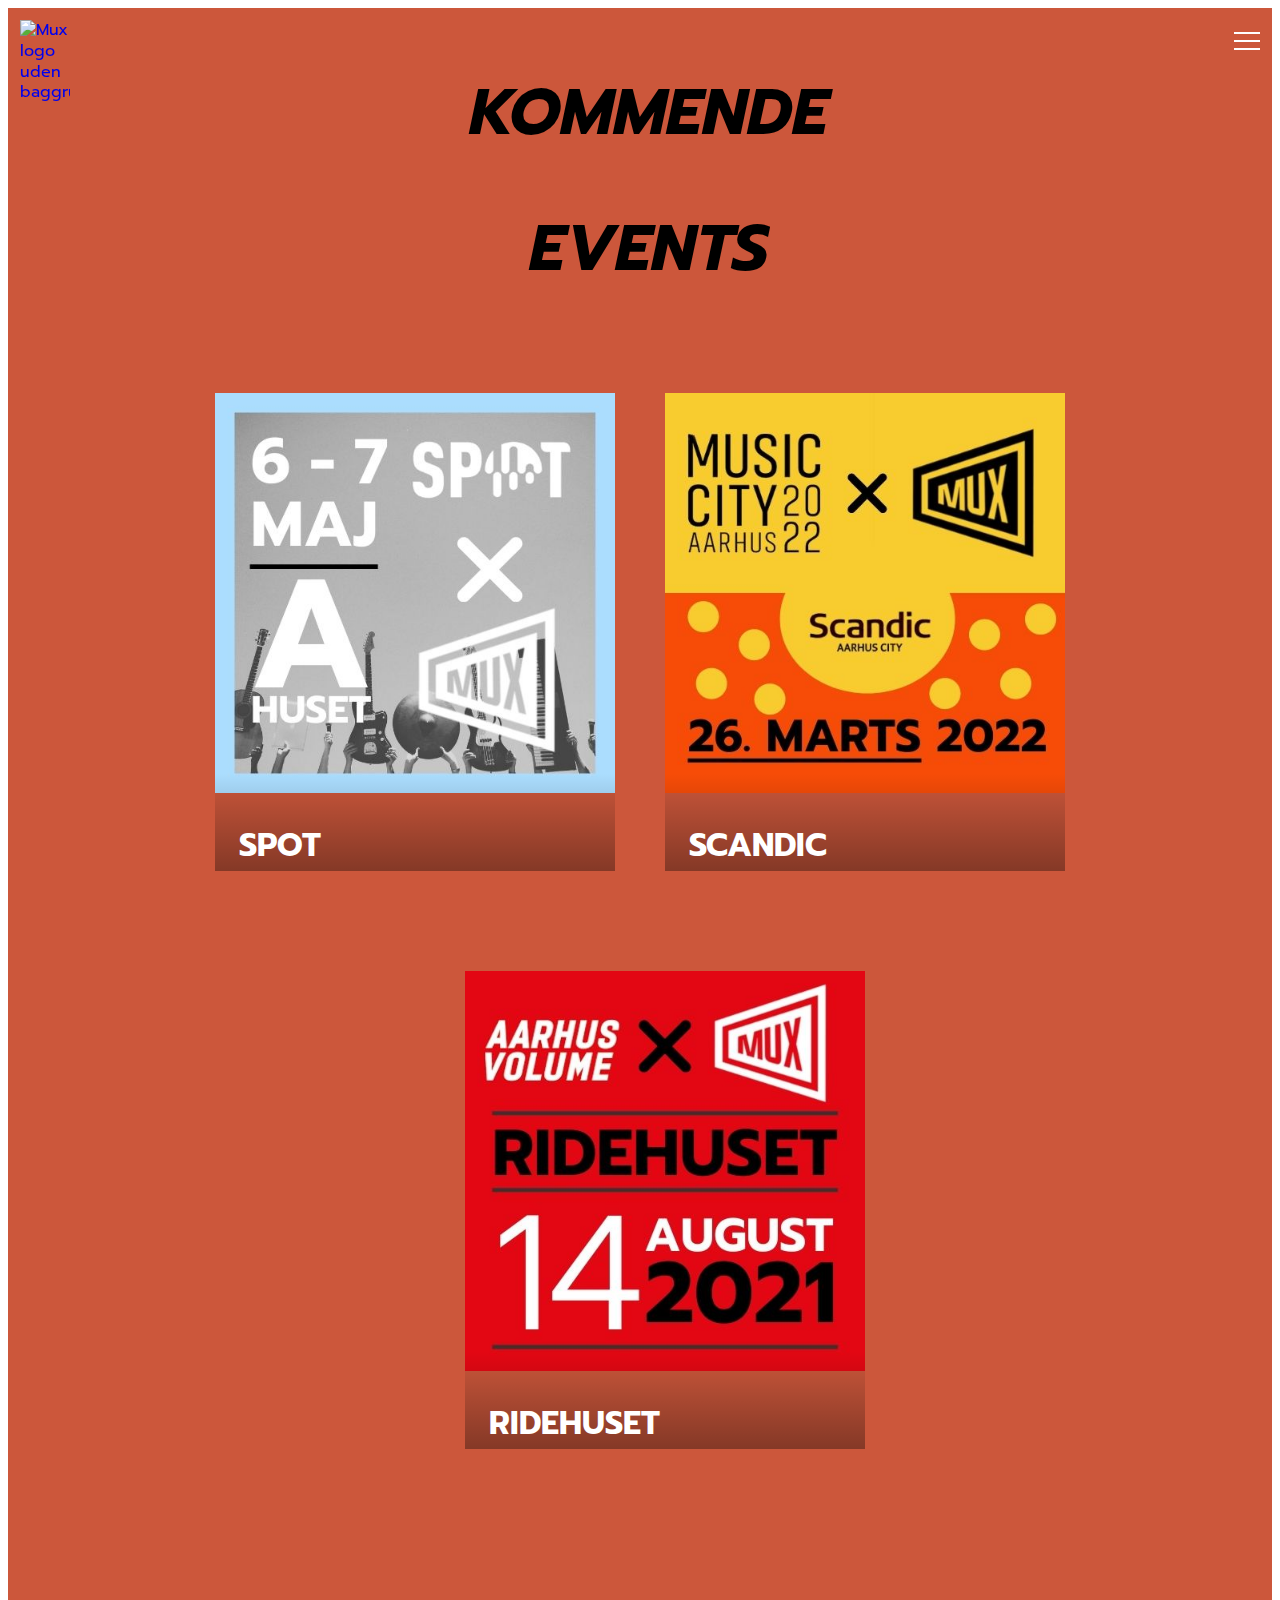
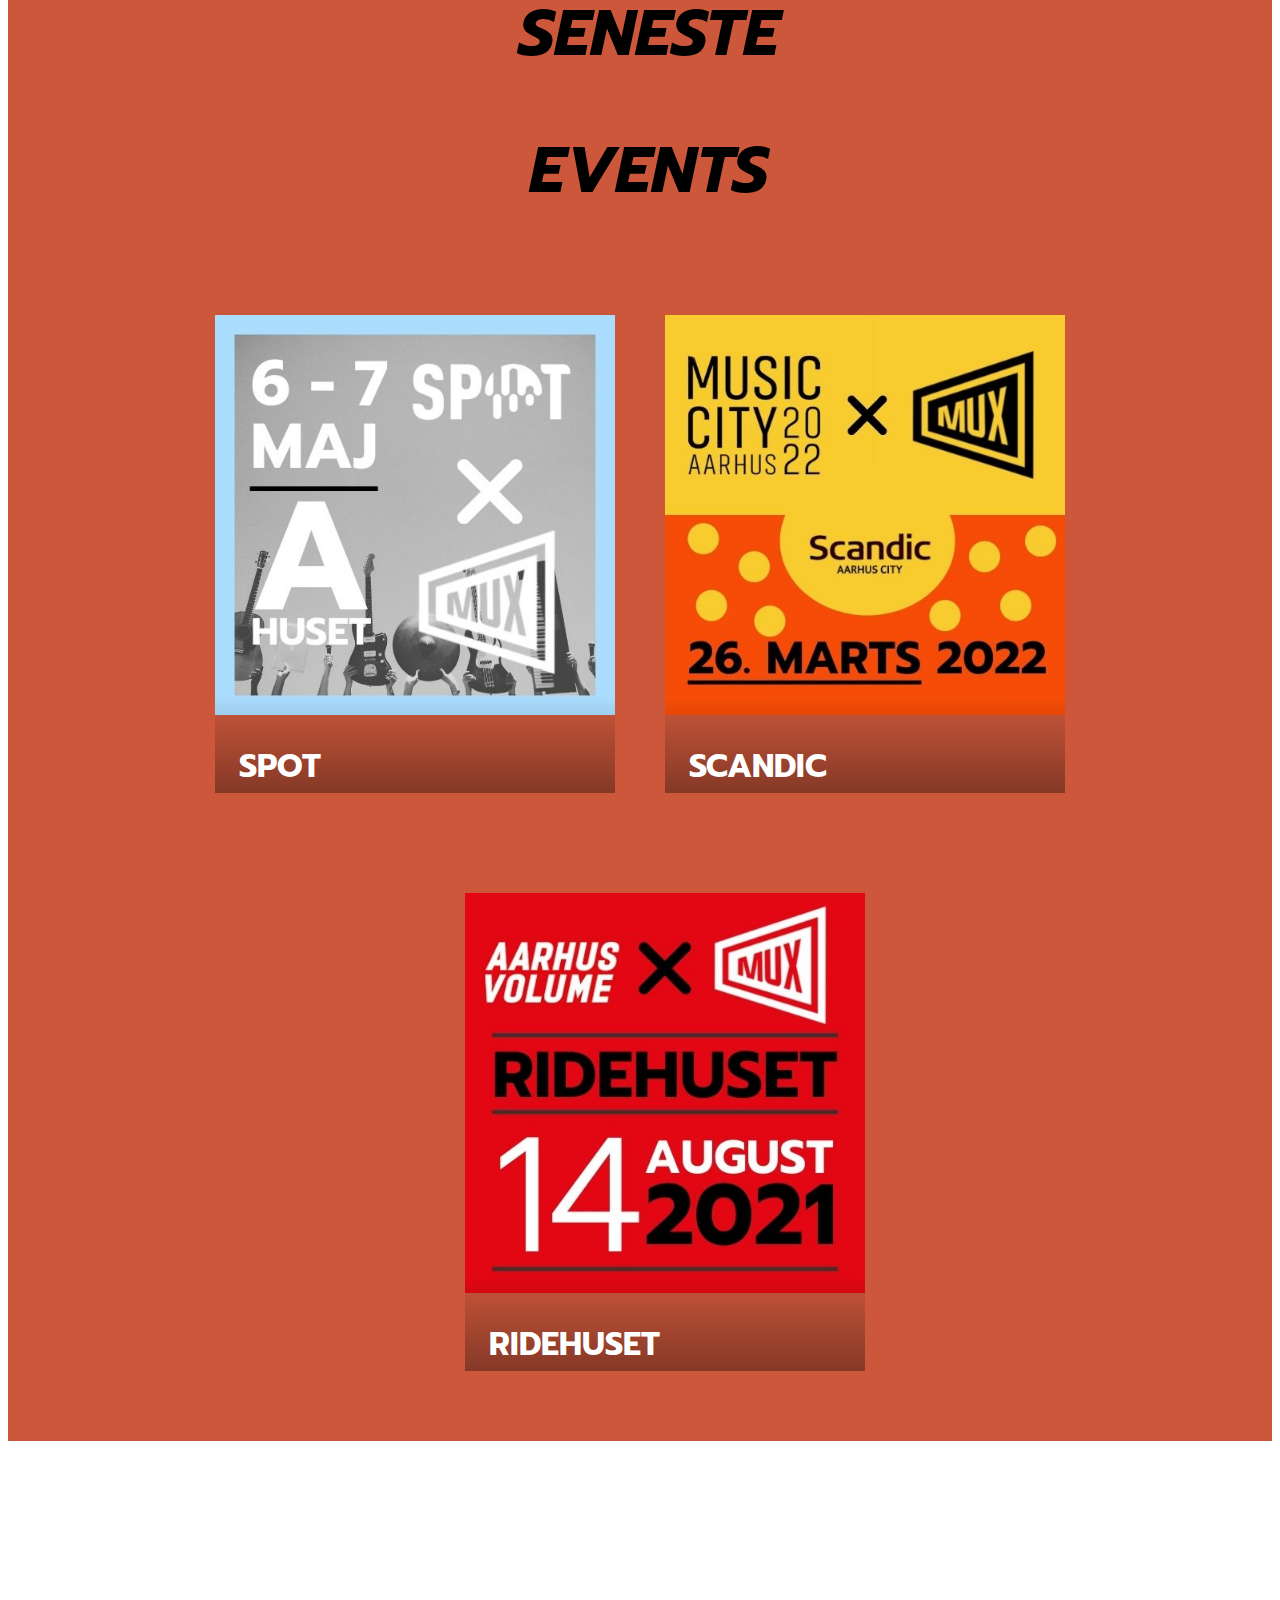
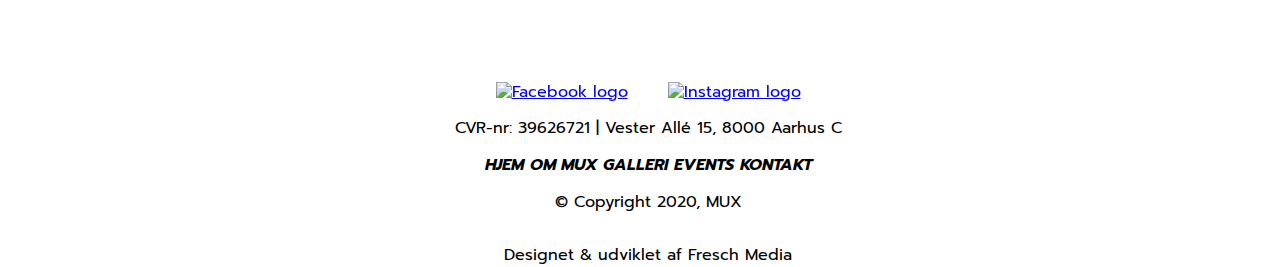
==== events.html @ 17d7f338 "Final commit" ====
<!DOCTYPE html>
<html lang="en">

<head>
  <meta charset="UTF-8" />
  <meta http-equiv="X-UA-Compatible" content="IE=edge" />
  <meta name="viewport" content="width=device-width, initial-scale=1.0" />
  <meta name="description" content="Vi genopfinder din koncertoplevelse og giver dig en oplevelse for livet!">
  <link rel="stylesheet" href="CSS/reset.css" />
  <link rel="stylesheet" href="CSS/events.css" />
  <link rel="preconnect" href="https://fonts.googleapis.com" />
  <link rel="preconnect" href="https://fonts.gstatic.com" crossorigin />
  <link
    href="https://fonts.googleapis.com/css2?family=Prompt:ital,wght@0,100;0,200;0,300;0,400;0,500;0,600;0,700;0,800;0,900;1,100;1,200;1,300;1,400;1,500;1,600;1,800;1,900&family=Roboto:ital,wght@0,100;0,300;0,400;0,500;0,700;0,900;1,100;1,300;1,400;1,500;1,700;1,900&display=swap"
    rel="stylesheet" />
  <link rel="icon" href="Media/Images/Mux-tabicon.png">
  <link rel="apple-touch-icon" href="Media/Images/Mux-tabicon.png">
  
  <title>MUX | Events</title>
</head>

<body>
  <header>
    <a href="index.html">
      <img id="mux-logo" src="Media/Images/Mux-logo-alpha.png" alt="Mux logo uden baggrund" />
    </a>
    <nav>
      <!-- Begyndelse på burger menu -->
      <div class="hamburger-menu">
        <input id="menu-toggle" type="checkbox" />
        <label class="menu-btn" for="menu-toggle">
          <span class="span"></span>
        </label>
        <div class="grey-box"></div>

        <div class="menu-box">
          <ul>
            <li><a class="menu-item" href="index.html">HJEM</a></li>
            <li><a class="menu-item" href="ommux.html">OM MUX</a></li>
            <li><a class="menu-item" href="galleri.html">GALLERI</a></li>
            <li><a class="menu-item" href="events.html">EVENTS</a></li>
            <li><a class="menu-item" href="kontaktos.html">KONTAKT OS</a></li>
          </ul>

          <div class="some-container">
            <a href="https://www.facebook.com/MUX8000/"><img class="some-img" src="Media/Images/f_logo_RGB-Black_58.png" alt="Facebook logo"/></a>
            <a href="https://www.instagram.com/mux8000/"><img class="some-img" src="Media/Images/glyph-logo_May2016.png" alt="Instagram logo"/></a>
          </div>

        </div>
      </div>
    </nav>
  </header>
  <!-- Kommende Events sektion -->
  <main class="event-sektion">
  <h1 class="event-titel-event">Kommende</h1>
    <h2 class="event-titel">Events</h2>
    <div class="event-container">
      <!-- Card one -->
      <div class="card-container">
        <div class="event-card">
          <h2 class="card-title">SPOT</h2>
          <p class="event-card-body">06/05/2022</p>
          <button class="card-btn" type="button" onclick="document.location='kunstruktion.html'">Køb billet</button>
        </div>
      </div>
      <!-- Card two -->
      <div class="card-container">
        <div class="event-card">
          <h2 class="card-title">Scandic</h2>
          <p class="event-card-body">26/03/2022</p>
          <button class="card-btn" type="button" onclick="document.location='kunstruktion.html'">Køb billet</button>
        </div>
      </div>
      <!-- Card Three -->
      <div class="card-container">
        <div class="event-card">
          <h2 class="card-title">Ridehuset</h2>
          <p class="event-card-body">14/08/2022</p>
          <button class="card-btn" type="button" onclick="document.location='kunstruktion.html'">Køb billet</button>
        </div>
      </div>

    </div>
  </main>

  <!-- seneste events sektion -->
  <section class="event-sektion-seneste">
    <h2 class="event-titel">Seneste</h2>
    <h2 class="event-titel-event">Events</h2>

    <!-- Card one -->
    <div class="event-container">
      <div class="card-container">
        <div class="event-card">
          <h2 class="card-title">SPOT</h2>
          <p class="event-card-body">06/05/2022</p>
          <button class="card-btn" type="button" onclick="document.location='konstruktion.html'">Se Event</button>
        </div>
      </div>
      
      <!-- Card two -->
      <div class="card-container">
        <div class="event-card">
          <h2 class="card-title">Scandic</h2>
          <p class="event-card-body">26/03/2022</p>
          <button class="card-btn" type="button" onclick="document.location='konstruktion.html'">Se Event</button>
        </div>
      </div>
      
      <!-- Card Three -->
      <div class="card-container">
        <div class="event-card">
          <h2 class="card-title">Ridehuset</h2>
          <p class="event-card-body">14/08/2022</p>
          <button class="card-btn" type="button" onclick="document.location='konstruktion.html'">Se Event</button>
        </div>
      </div>
    </div>
  </section>

  <!--Begyndelse på footer-->
  <footer class="footer">
    <!-- Logo animation -->
    <a href="index.html"><video class="footer-img" src="Media/Videos/thisoneforreal.mp4" playsinline autoplay loop muted></video></a>

    <div class="some-container">
      <a href="https://www.facebook.com/MUX8000/"><img style="filter: invert(0); margin-right: 40px;" class="some-img" src="Media/Images/f_logo_RGB-Black_58.png" alt="Facebook logo"/></a>

      <a href="https://www.instagram.com/mux8000/"><img style="filter: invert(0);" class="some-img" src="Media/Images/glyph-logo_May2016.png" alt="Instagram logo"/></a>
    </div>

    <p>CVR-nr: 39626721 | Vester Allé 15, 8000 Aarhus C</p>

    <!-- Footer Navigation -->
    <div class="footer-nav">
      <a href="index.html">Hjem</a>
      <a href="ommux.html">Om Mux</a>
      <a href="galleri.html">Galleri</a>
      <a href="events.html">Events</a>
      <a href="kontaktos.html">Kontakt</a>
    </div>

    <p>© Copyright 2020, MUX</p>

    <!-- Designet af pop-up begyndelse -->
    <p class="designet-af-class">Designet & udviklet af Fresch Media</p>
    <div class="card gem-popup">
      <div class="text">

        <div class="title">
          <h4>Designet & udviklet af: <a href="www.freschmedia.dk">Fresch Media</a></h4>
        </div>
        
        <div class="info">

          <div>
            Udviklet af:<br>
            <a href="https://www.linkedin.com/in/mathias-quist-michaelsen-329590125">Mathias Quist Michaelsen</a>
            <p>Mail: mathiasqm@gmail.com</p>
            <br>
            <a href="http://maltekrog.dk">Malte Krog </a>
            <p>Mail: malte.krog@gmail.com</p>
          </div>

          <div>
            Design & Content af: <br />
            <a href="http://mikkeljansen.dk">Mikkel Werner Jansen</a>
            <p>Mail: mikkeljansen@yahoo.dk</p>
            <br>
            <a href="https://www.linkedin.com/in/frederik-schmidt-1a3748179">Frederik Schmidt</a>
            <p>Mail: Frederikschmidt19@gmail.com</p>
          </div>
        </div>
      </div>

      <div class="buttons">
        <div class="button-primary">Okay</div>
      </div>
      
    </div>
  </footer>
  <script src="JS/events.js"></script>
</body>
</html>
---- CSS/events.css ----
*,
body,
html {
  font-size: 1rem;
  font-family: 'Prompt', 'Roboto';
  line-height: 1.3;
}

body {
  overflow-x: hidden;
}

header {
  width: 100vw;
  overflow: hidden;
}

#mux-logo {
  position: fixed;
  width: 50px;
  height: auto;
  top: 20px;
  left: 20px;
  z-index: 2000;
}

/* Burger menu */
#menu-toggle {
  opacity: 0;
  display: none;
}

/* Burger menu icon til kryds animation */
#menu-toggle:checked+.menu-btn>span {
  transform: rotate(45deg);
}

#menu-toggle:checked+.menu-btn>span::before {
  top: 0;
  transform: rotate(0deg);
}

/* Burder menu icon tilbage til 3 streger*/
#menu-toggle:checked+.menu-btn>span::after {
  top: 0;
  transform: rotate(90deg);
}

#menu-toggle:checked~.menu-box {
  right: 0;
  opacity: 1;
}

.menu-btn {
  position: fixed;
  top: 30px;
  right: 20px;
  width: 26px;
  height: 26px;
  cursor: pointer;
  z-index: 101;
  color: #fff;
}

/* Burger menu streger */

.menu-btn>span,
.menu-btn>span::before,
.menu-btn>span::after {
  display: block;
  position: absolute;
  top: 10px;
  width: 100%;
  height: 2px;
  background-color: #ffffff;
  transition-duration: .25s;
}

.menu-btn>span.span.black::before {
  background-color: #000;
}

.menu-btn>span.span.black::after {
  background-color: #000;
}

.menu-btn>span::before {
  content: '';
  top: -8px;
}

.menu-btn>span::after {
  content: '';
  top: 8px;
}

/* Bruger menu baggrund */
.menu-box {
  opacity: 0;
  display: block;
  position: fixed;
  top: 0%;
  right: -100%;
  width: 100%;
  height: 100%;
  margin: 0;
  padding: 40px 0;
  list-style: none;
  background-image: linear-gradient(to right, #b613a0, #d41a02);
  box-shadow: 2px 2px 6px rgba(0, 0, 0, .4);
  transition-duration: .25s;
  z-index: 100;
}

/* Burger menu items */
.menu-item {
  display: flex;
  justify-content: center;
  text-align: center;
  text-transform: uppercase;
  padding: 12px 24px;
  color: #fff;
  font-size: 3rem;
  font-weight: 600;
  text-decoration: none;
  transition-duration: .25s;
}

.menu-item:hover {
  background-color: rgb(221, 83, 48);
}

.grey-box {
  position: fixed;
  left: 0%;
  top: 0%;
  right: 0%;
  bottom: 0%;
  display: none;
  overflow: visible;
  background-color: #262626;
  opacity: 0.35;
  z-index: 100;
}

.some-container {
  margin: 5% 15% 0;
  display: flex;
  justify-content: space-evenly;
}

.some-img {
  width: 45px;
  height: 45px;
  filter: invert(100%);
}

.buergermenu-img-container {
  width: 100%;
  display: flex;
  justify-content: center;
}

/* Event cards */

.event-sektion {
  position: relative;
  padding: 20px 0;
  overflow-x: hidden;
  background-color: #cc573b;
}

.event-sektion-seneste {
  position: relative;
  padding: 20px 0;
  overflow-x: hidden;
  background-color: #cc573b;
}

.event-container {
  display: flex;
  flex-wrap: wrap;
  flex-direction: row;
  justify-content: center;
}

.event-titel {
  width: 100vw;
  display: flex;
  position: relative;
  justify-content: center;
  right: 0px;
  font-style: italic;
  font-size: 3rem;
  text-transform: uppercase;
  position: relative;
  font-weight: bold;
}

.event-titel-event {
  width: 100vw;
  display: flex;
  position: relative;
  justify-content: center;
  left: 0px;
  font-style: italic;
  font-size: 3rem;
  text-transform: uppercase;
  position: relative;
  font-weight: bold;
}

.event-card {
  padding: 1.5em;
  background: linear-gradient(hsl(0 0% 0% / 0), hsl(0 0% 0% / 1));
}

.card-container {
  min-width: 400px;
  max-width: 400px;
  color: #fff;
  background-image: url(../Media/Images/SpotXMux.jpg);
  background-size: contain;
  background-repeat: no-repeat;
  padding: 12.5rem 0 0;
  overflow: hidden;
  margin: 50px 0;
}

.card-container:nth-child(2) {
  background-image: url(../Media/Images/ScandicXMux.jpg);
}

.card-container:nth-child(3) {
  background-image: url(../Media/Images/RidehusetXMux.jpg);
}

.card-btn {
  position: relative;
  left: 25%;
  color: #fff;
  background: #0a0a0a;
  font-weight: 700;
  text-align: center;
  text-decoration: none;
  border: 0;
  outline: 0;
  font-size: 1.1rem;
  padding: 12px 35px;
  margin: 20px 0 10px 0;
  height: 50px;
  width: 200px;
  transform: skew(-21deg);
}

.card-btn:hover {
  color: #0a0a0a;
  background: #fff;
  border: 3px solid #0a0a0a;
  outline: 1px solid #0a0a0a;
}

.card-title {
  font-size: 2rem;
  text-transform: uppercase;
  font-weight: bold;
}

.event-card-body {
  font-size: 1.5rem;
  text-transform: uppercase;
}

/* Footer styiling */

.footer {
  width: 100vw;
  display: flex;
  flex-direction: column;
  align-items: center;
  height: 300px;
  padding-top: 20px;
  background-color: #fff;
}

.footer-img {
  width: 100%;
  max-width: 150px;
}

.footer-nav a {
  text-decoration: none;
  color: #000;
  font-weight: bold;
  text-transform: uppercase;
  font-style: italic;
}

.footer-nav a:hover {
  cursor: pointer;
  text-decoration: underline;
  color: #b613a0;
}

.designet-af-class:hover {
  color: #b613a0;
  text-decoration: underline;
}

.card {
  background-color: #eef0f6;
  align-items: center;
  background-color: #fff;
  border-radius: 20px;
  box-shadow: 0 0.4px 3.6px rgba(0, 0, 0, 0.004),
    0 1px 8.5px rgba(0, 0, 0, 0.01), 0 1.9px 15.7px rgba(0, 0, 0, 0.019),
    0 3.4px 28.2px rgba(0, 0, 0, 0.03), 0 6.3px 54.4px rgba(0, 0, 0, 0.047),
    0 15px 137px rgba(0, 0, 0, 0.07);
  display: flex;
  flex-direction: column;
  position: absolute;
  width: 100%;
  height: 280px;
  z-index: 300;
  animation: gempopup 1000ms ease;
}

@keyframes gempopup {
  0% {
    opacity: 0;
  }

  100% {
    opacity: 1;
  }
}

/* Styling af elementer inde i kortet */
.info>div>a {
  color: #0060f6;
  text-decoration: none;
}

.gem-popup {
  display: none;
}

.top {
  background-color: #eee;
  border-radius: 20px;
  margin: 16px 0;
  width: 260px;
}

.text {
  box-sizing: border-box;
  padding: 0 10px 10px;
  width: 100%;
}

.title {
  justify-content: center;
  text-transform: uppercase;
  align-items: center;
  display: flex;
  font-size: 20px;
  font-weight: bold;
  margin: 10px;
  position: relative;
  font-family: 'Prompt';
}

.info {
  color: #262626;
  display: flex;
  justify-content: space-around;
  font-size: 11px;
}

.buttons {
  display: flex;
  margin-top: 8px;
  width: 100%;
  justify-content: center;
}

.button-primary {
  align-items: center;
  border-radius: 10px;
  cursor: pointer;
  display: flex;
  height: 50px;
  justify-content: center;
  margin: 10px;
  width: 50%;
}

.button-primary {
  background-color: #0060f6;
  color: #fff;
}

.button-primary:hover {
  background-color: #024bbf;
}

.designet-af-class:hover {
  cursor: pointer;
}

/* Media queries begynder */
@media only screen and (min-width: 400px) {
  .event-card {
    background: linear-gradient(hsl(0 0% 0% / 0), hsl(0 0% 0% / 1));
  }

  .info {
    font-size: 13px;
  }
}

@media only screen and (min-width: 800px) {
  .menu-box {
    width: 60%;
  }

  .card-container:nth-child(2) {
    margin-left: 50px;
  }

  #menu-toggle:checked~.grey-box {
    display: block;
  }

  .card {
    width: 65%;
  }

  .info {
    font-size: 1rem;
  }
}

@media only screen and (min-width: 1200px) {

  .card-container:nth-child(3) {
    margin-left: 50px;
  }

  .card-container:nth-child(2) {
    margin-left: 50px;
  }

  .event-titel {
    font-size: 4rem;
  }

  .event-titel-event {
    font-size: 4rem;
  }

  .card {
    width: 55%;
  }

  .info {
    font-size: 1.1rem;
  }
}

/*Hvis device har hover aktiveret, skal disse styles bruges*/
@media (hover) {
  .card-container {
    transition: transform 500ms ease;
  }

  .event-card {
    transform: translateY(65%);
    transition: transform 500ms ease;
  }

  .card-container:hover {
    transform: scale(1.05);
  }

  .card-container:hover .event-card {
    transform: translateY(0);
  }
}
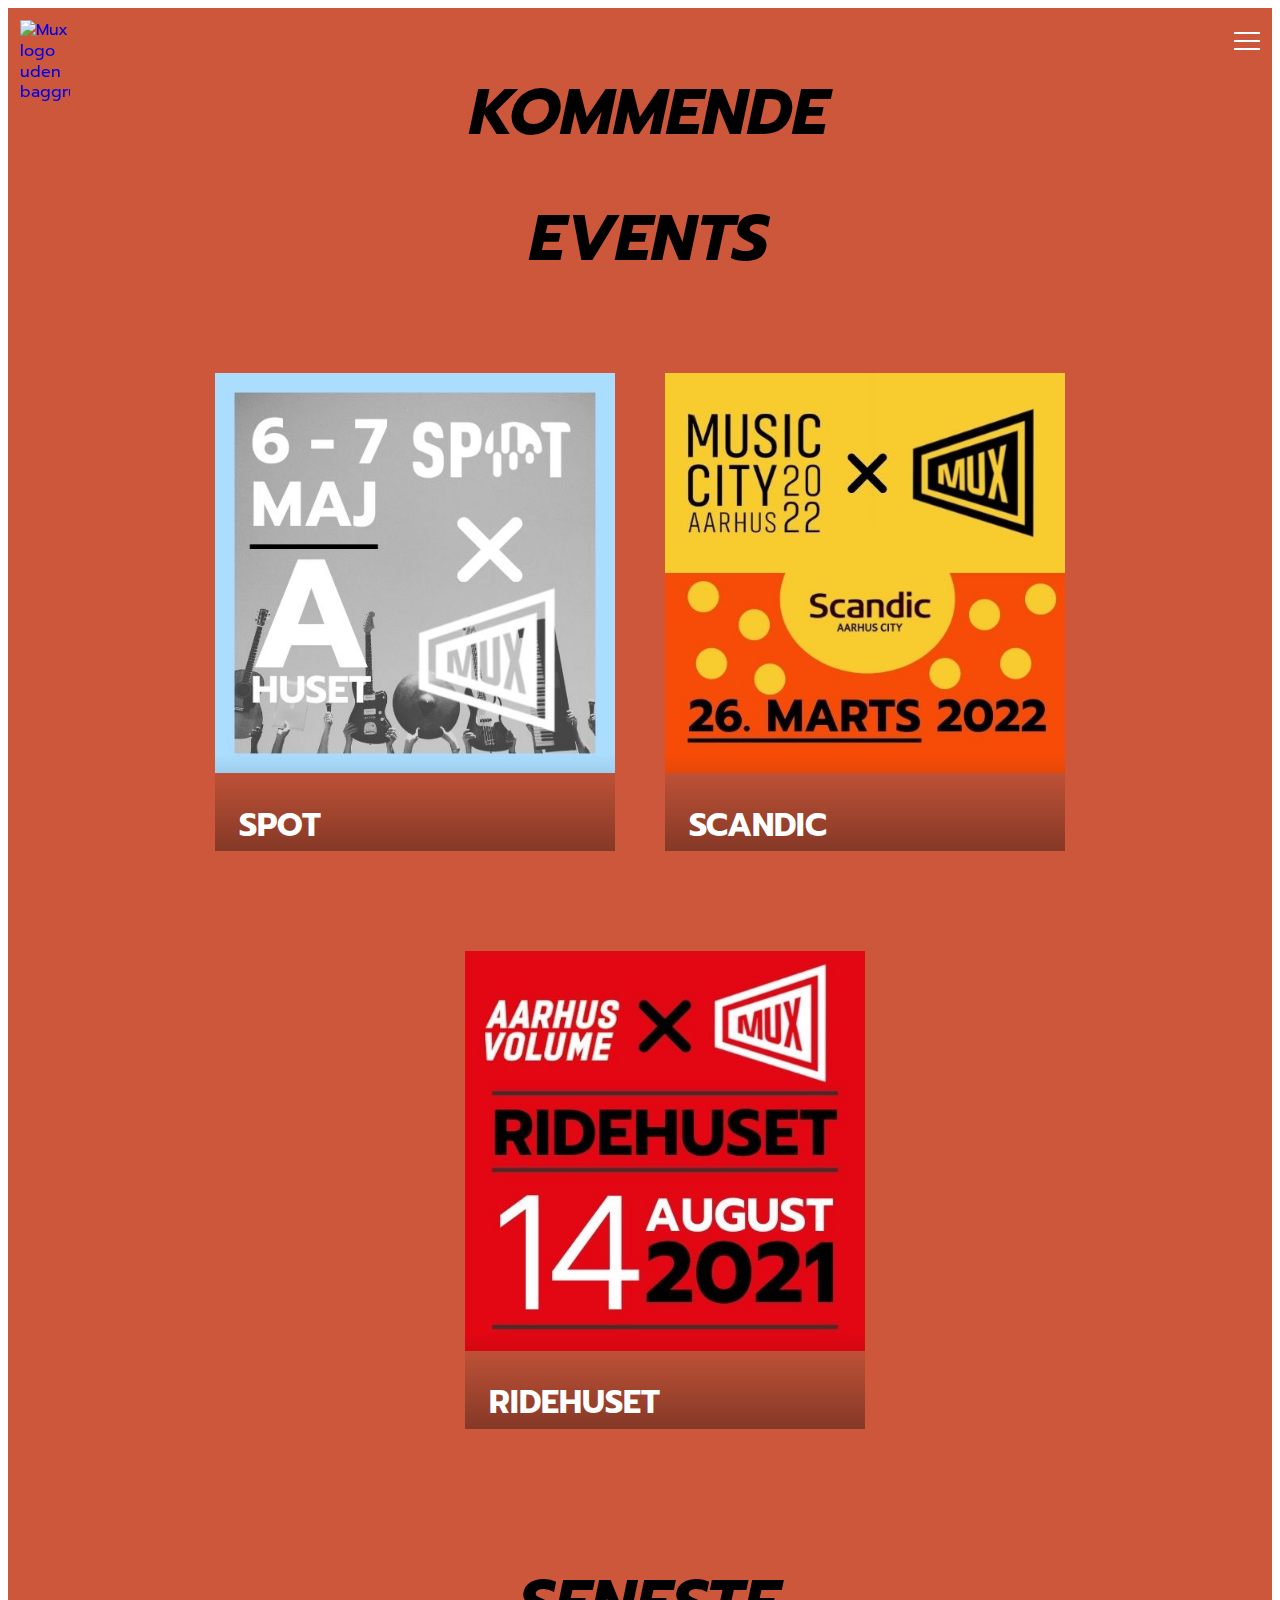
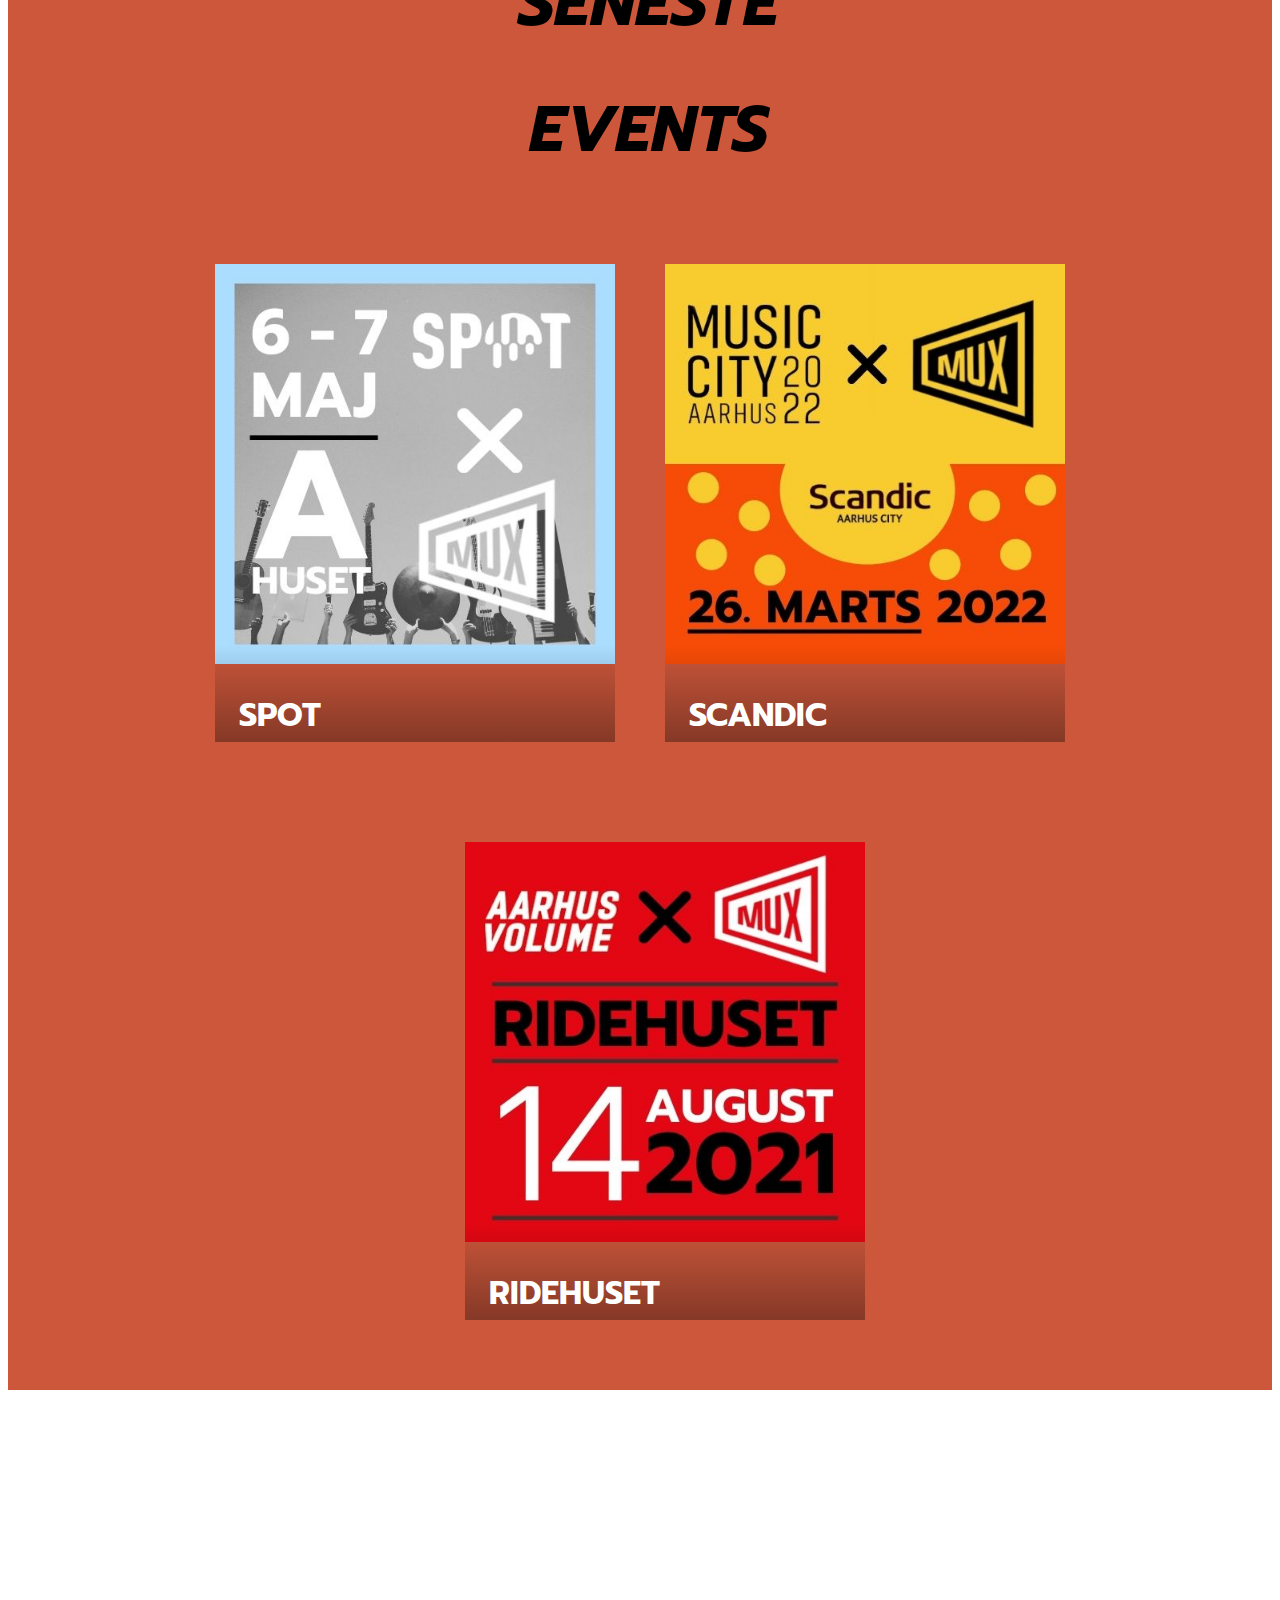
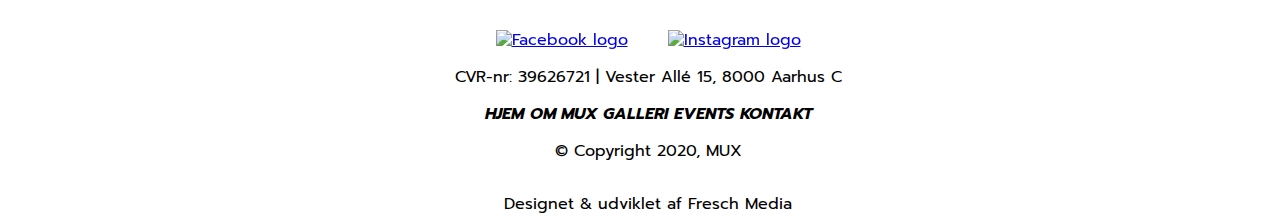
==== commit 21e11bab: "MUX rettelser" ====
--- a/events.html
+++ b/events.html
@@ -5,7 +5,6 @@
   <meta charset="UTF-8" />
   <meta http-equiv="X-UA-Compatible" content="IE=edge" />
   <meta name="viewport" content="width=device-width, initial-scale=1.0" />
-  <meta name="description" content="Vi genopfinder din koncertoplevelse og giver dig en oplevelse for livet!">
   <link rel="stylesheet" href="CSS/reset.css" />
   <link rel="stylesheet" href="CSS/events.css" />
   <link rel="preconnect" href="https://fonts.googleapis.com" />
@@ -14,8 +13,6 @@
     href="https://fonts.googleapis.com/css2?family=Prompt:ital,wght@0,100;0,200;0,300;0,400;0,500;0,600;0,700;0,800;0,900;1,100;1,200;1,300;1,400;1,500;1,600;1,800;1,900&family=Roboto:ital,wght@0,100;0,300;0,400;0,500;0,700;0,900;1,100;1,300;1,400;1,500;1,700;1,900&display=swap"
     rel="stylesheet" />
   <link rel="icon" href="Media/Images/Mux-tabicon.png">
-  <link rel="apple-touch-icon" href="Media/Images/Mux-tabicon.png">
-  
   <title>MUX | Events</title>
 </head>
 
@@ -43,8 +40,8 @@
           </ul>
 
           <div class="some-container">
-            <a href="https://www.facebook.com/MUX8000/"><img class="some-img" src="Media/Images/f_logo_RGB-Black_58.png" alt="Facebook logo"/></a>
-            <a href="https://www.instagram.com/mux8000/"><img class="some-img" src="Media/Images/glyph-logo_May2016.png" alt="Instagram logo"/></a>
+            <a href="https://www.facebook.com/MUX8000/"><img class="some-img" src="media/Images/f_logo_RGB-Black_58.png" alt="Facebook logo"/></a>
+            <a href="https://www.instagram.com/mux8000/"><img class="some-img" src="media/Images/glyph-logo_May2016.png" alt="Instagram logo"/></a>
           </div>
 
         </div>
@@ -54,7 +51,7 @@
   <!-- Kommende Events sektion -->
   <main class="event-sektion">
   <h1 class="event-titel-event">Kommende</h1>
-    <h2 class="event-titel">Events</h2>
+  <h1 class="event-titel">Events</h1>
     <div class="event-container">
       <!-- Card one -->
       <div class="card-container">
@@ -86,8 +83,8 @@
 
   <!-- seneste events sektion -->
   <section class="event-sektion-seneste">
-    <h2 class="event-titel">Seneste</h2>
-    <h2 class="event-titel-event">Events</h2>
+    <h1 class="event-titel">Seneste</h1>
+    <h1 class="event-titel-event">Events</h1>
 
     <!-- Card one -->
     <div class="event-container">
@@ -122,12 +119,12 @@
   <!--Begyndelse på footer-->
   <footer class="footer">
     <!-- Logo animation -->
-    <a href="index.html"><video class="footer-img" src="Media/Videos/thisoneforreal.mp4" playsinline autoplay loop muted></video></a>
+    <a href="index.html"><video class="footer-img" src="Media/Videos/thisoneforreal.mp4" autoplay loop muted></video></a>
 
     <div class="some-container">
-      <a href="https://www.facebook.com/MUX8000/"><img style="filter: invert(0); margin-right: 40px;" class="some-img" src="Media/Images/f_logo_RGB-Black_58.png" alt="Facebook logo"/></a>
+      <a href="https://www.facebook.com/MUX8000/"><img style="filter: invert(0); margin-right: 40px;" class="some-img" src="media/Images/f_logo_RGB-Black_58.png" alt="Facebook logo"/></a>
 
-      <a href="https://www.instagram.com/mux8000/"><img style="filter: invert(0);" class="some-img" src="Media/Images/glyph-logo_May2016.png" alt="Instagram logo"/></a>
+      <a href="https://www.instagram.com/mux8000/"><img style="filter: invert(0);" class="some-img" src="media/Images/glyph-logo_May2016.png" alt="Instagram logo"/></a>
     </div>
 
     <p>CVR-nr: 39626721 | Vester Allé 15, 8000 Aarhus C</p>
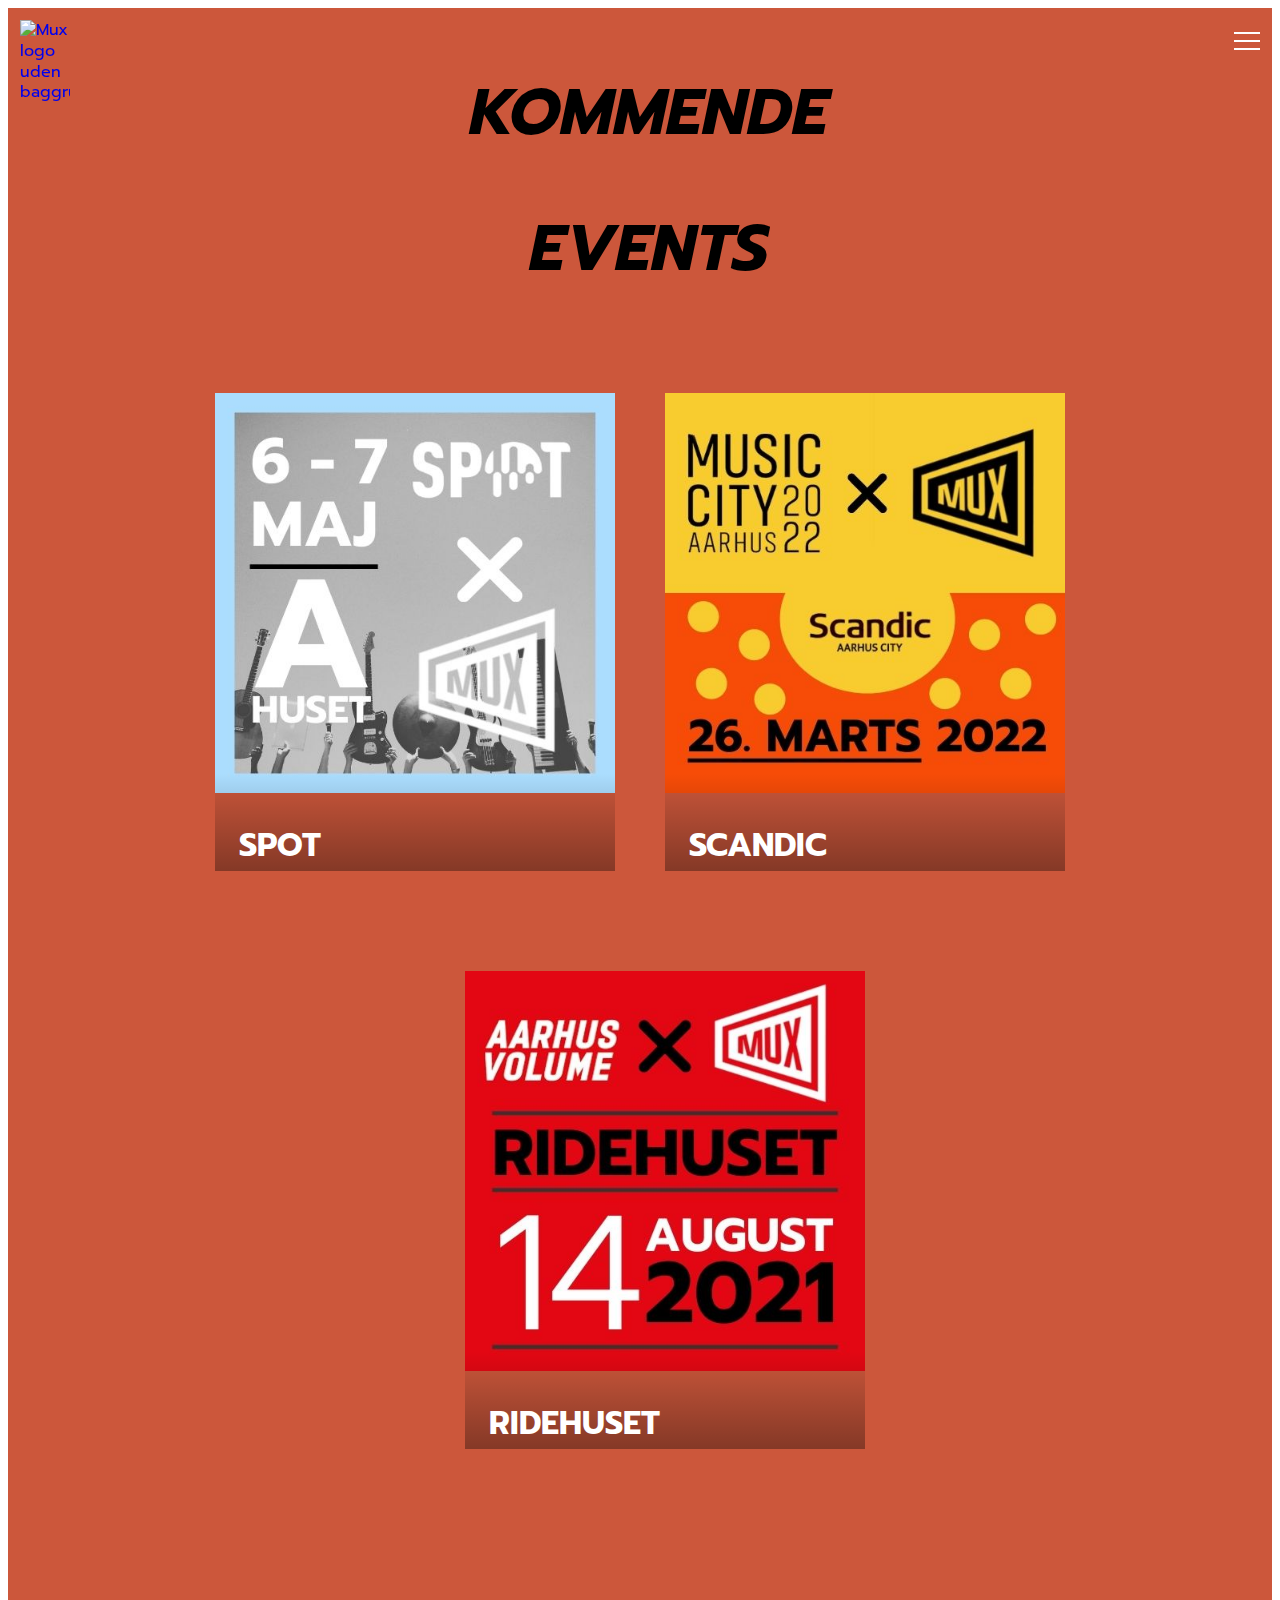
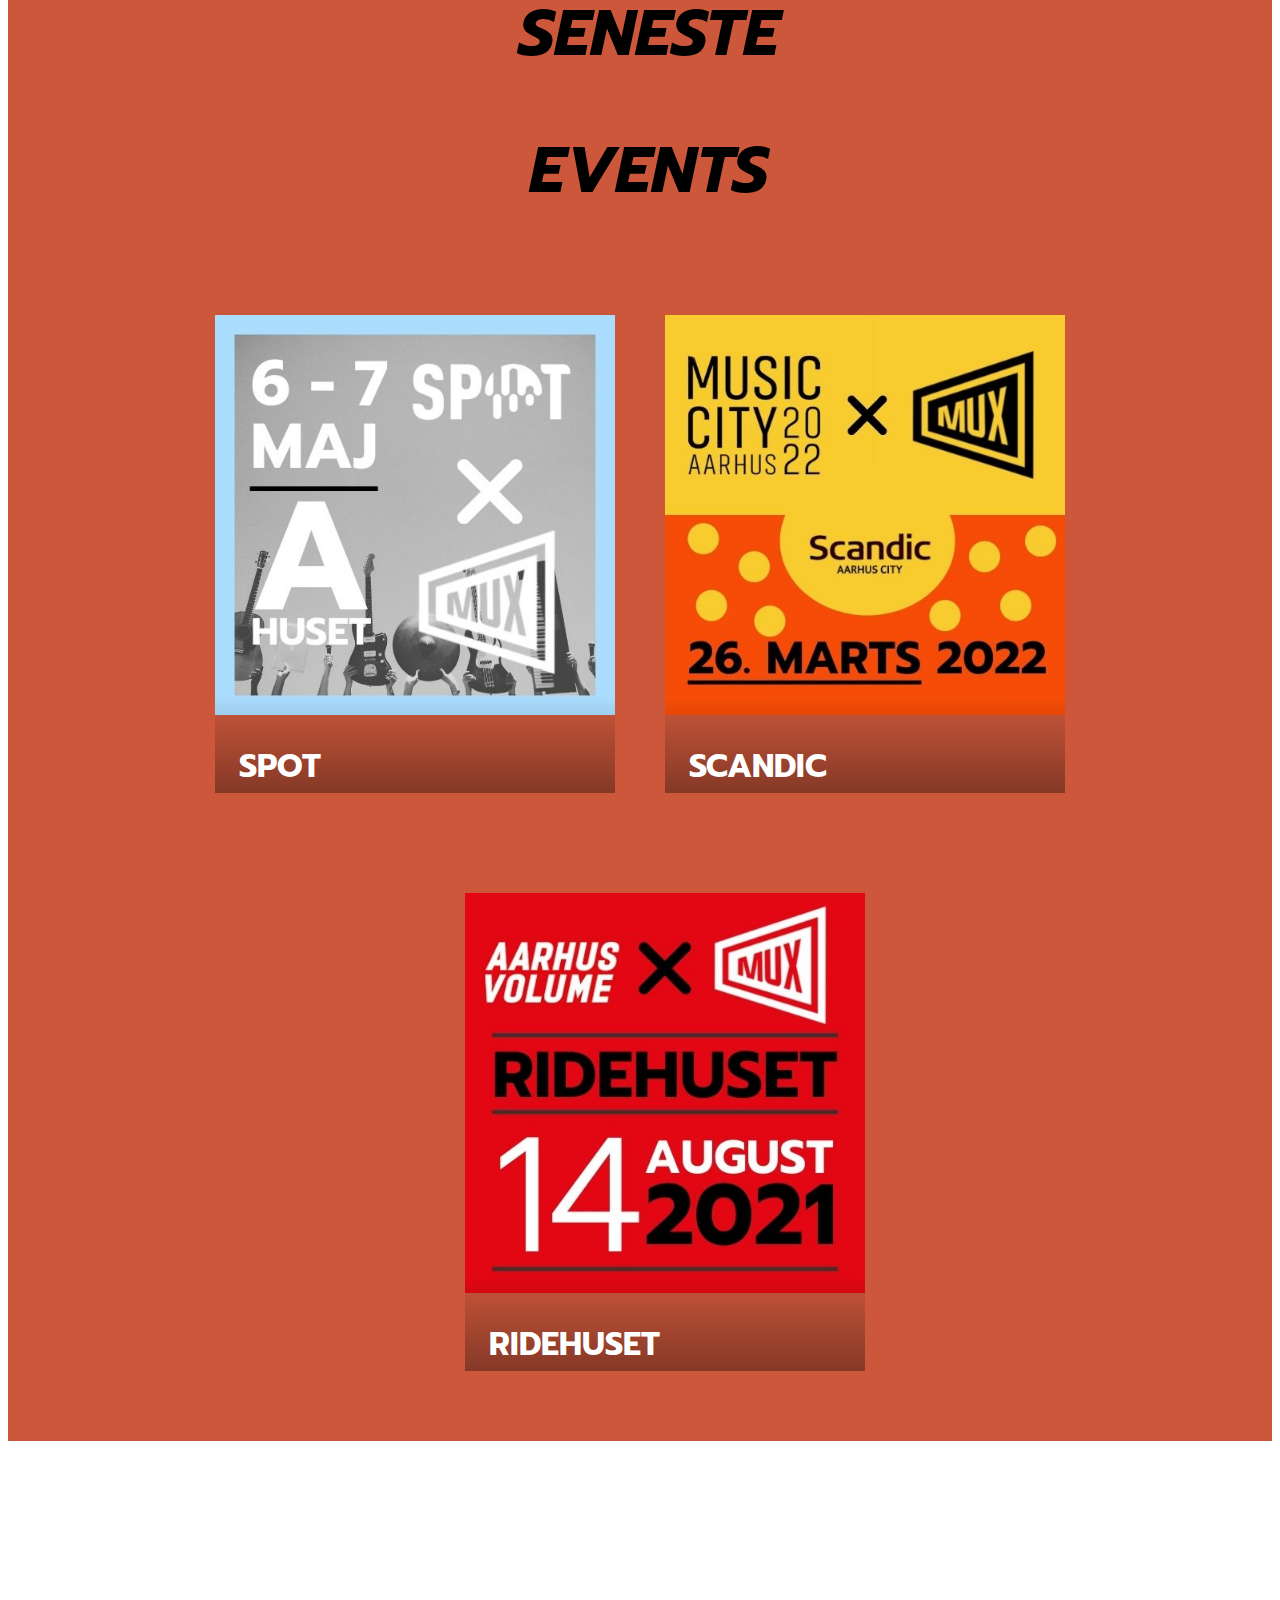
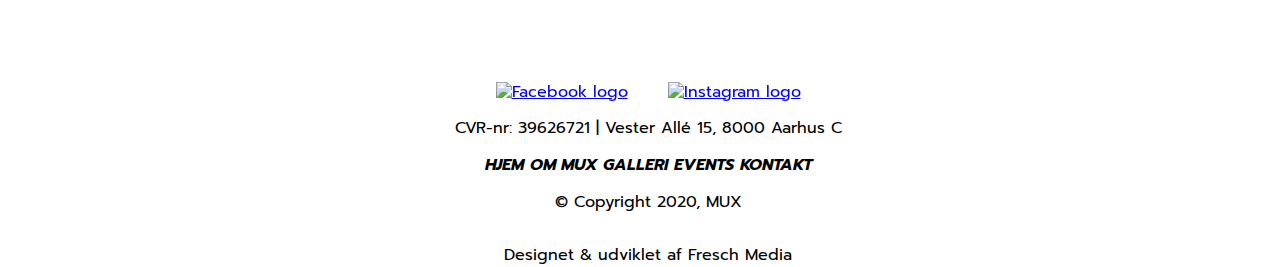
==== commit 251ee30c: "Merge branch 'main' of https://github.com/MathiasQM/MUX" ====
--- a/events.html
+++ b/events.html
@@ -5,6 +5,7 @@
   <meta charset="UTF-8" />
   <meta http-equiv="X-UA-Compatible" content="IE=edge" />
   <meta name="viewport" content="width=device-width, initial-scale=1.0" />
+  <meta name="description" content="Vi genopfinder din koncertoplevelse og giver dig en oplevelse for livet!">
   <link rel="stylesheet" href="CSS/reset.css" />
   <link rel="stylesheet" href="CSS/events.css" />
   <link rel="preconnect" href="https://fonts.googleapis.com" />
@@ -13,6 +14,8 @@
     href="https://fonts.googleapis.com/css2?family=Prompt:ital,wght@0,100;0,200;0,300;0,400;0,500;0,600;0,700;0,800;0,900;1,100;1,200;1,300;1,400;1,500;1,600;1,800;1,900&family=Roboto:ital,wght@0,100;0,300;0,400;0,500;0,700;0,900;1,100;1,300;1,400;1,500;1,700;1,900&display=swap"
     rel="stylesheet" />
   <link rel="icon" href="Media/Images/Mux-tabicon.png">
+  <link rel="apple-touch-icon" href="Media/Images/Mux-tabicon.png">
+  
   <title>MUX | Events</title>
 </head>
 
@@ -40,8 +43,8 @@
           </ul>
 
           <div class="some-container">
-            <a href="https://www.facebook.com/MUX8000/"><img class="some-img" src="media/Images/f_logo_RGB-Black_58.png" alt="Facebook logo"/></a>
-            <a href="https://www.instagram.com/mux8000/"><img class="some-img" src="media/Images/glyph-logo_May2016.png" alt="Instagram logo"/></a>
+            <a href="https://www.facebook.com/MUX8000/"><img class="some-img" src="Media/Images/f_logo_RGB-Black_58.png" alt="Facebook logo"/></a>
+            <a href="https://www.instagram.com/mux8000/"><img class="some-img" src="Media/Images/glyph-logo_May2016.png" alt="Instagram logo"/></a>
           </div>
 
         </div>
@@ -51,7 +54,7 @@
   <!-- Kommende Events sektion -->
   <main class="event-sektion">
   <h1 class="event-titel-event">Kommende</h1>
-  <h1 class="event-titel">Events</h1>
+    <h2 class="event-titel">Events</h2>
     <div class="event-container">
       <!-- Card one -->
       <div class="card-container">
@@ -83,8 +86,8 @@
 
   <!-- seneste events sektion -->
   <section class="event-sektion-seneste">
-    <h1 class="event-titel">Seneste</h1>
-    <h1 class="event-titel-event">Events</h1>
+    <h2 class="event-titel">Seneste</h2>
+    <h2 class="event-titel-event">Events</h2>
 
     <!-- Card one -->
     <div class="event-container">
@@ -119,12 +122,12 @@
   <!--Begyndelse på footer-->
   <footer class="footer">
     <!-- Logo animation -->
-    <a href="index.html"><video class="footer-img" src="Media/Videos/thisoneforreal.mp4" autoplay loop muted></video></a>
+    <a href="index.html"><video class="footer-img" src="Media/Videos/thisoneforreal.mp4" playsinline autoplay loop muted></video></a>
 
     <div class="some-container">
-      <a href="https://www.facebook.com/MUX8000/"><img style="filter: invert(0); margin-right: 40px;" class="some-img" src="media/Images/f_logo_RGB-Black_58.png" alt="Facebook logo"/></a>
+      <a href="https://www.facebook.com/MUX8000/"><img style="filter: invert(0); margin-right: 40px;" class="some-img" src="Media/Images/f_logo_RGB-Black_58.png" alt="Facebook logo"/></a>
 
-      <a href="https://www.instagram.com/mux8000/"><img style="filter: invert(0);" class="some-img" src="media/Images/glyph-logo_May2016.png" alt="Instagram logo"/></a>
+      <a href="https://www.instagram.com/mux8000/"><img style="filter: invert(0);" class="some-img" src="Media/Images/glyph-logo_May2016.png" alt="Instagram logo"/></a>
     </div>
 
     <p>CVR-nr: 39626721 | Vester Allé 15, 8000 Aarhus C</p>
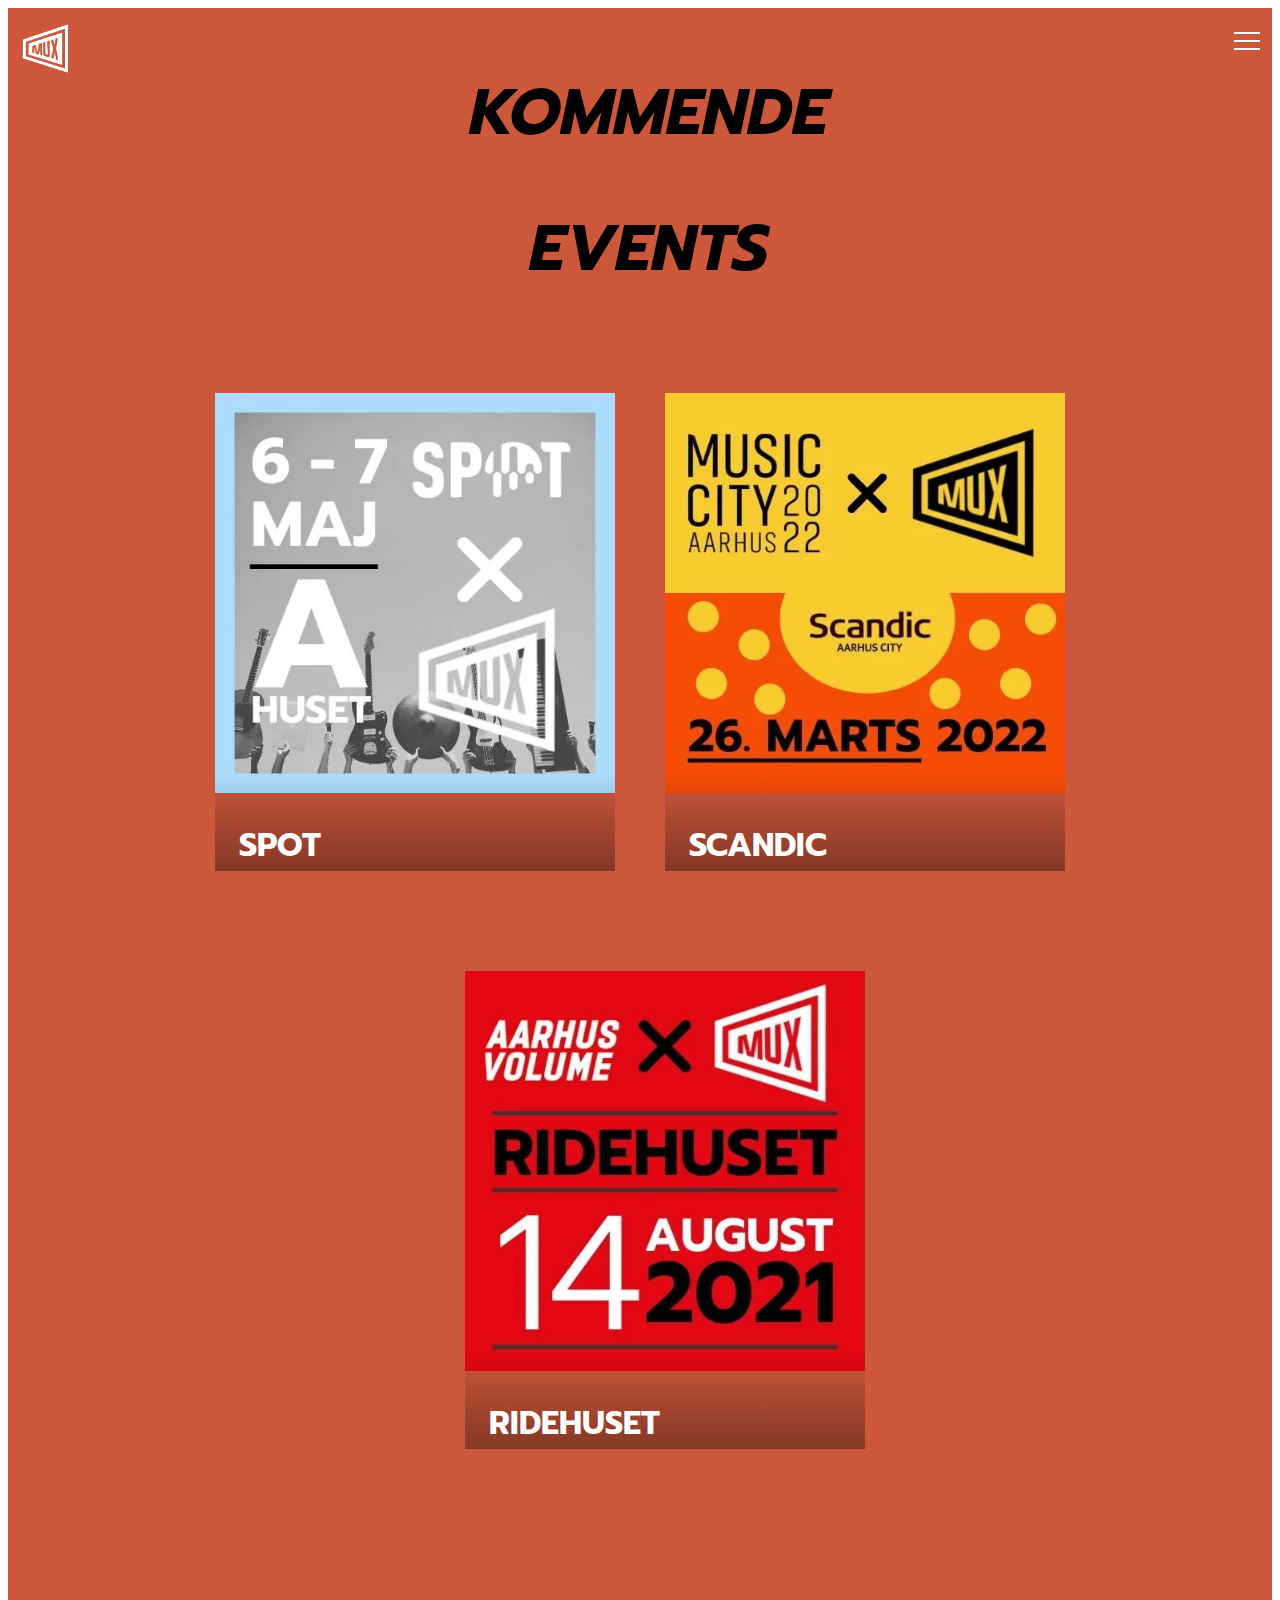
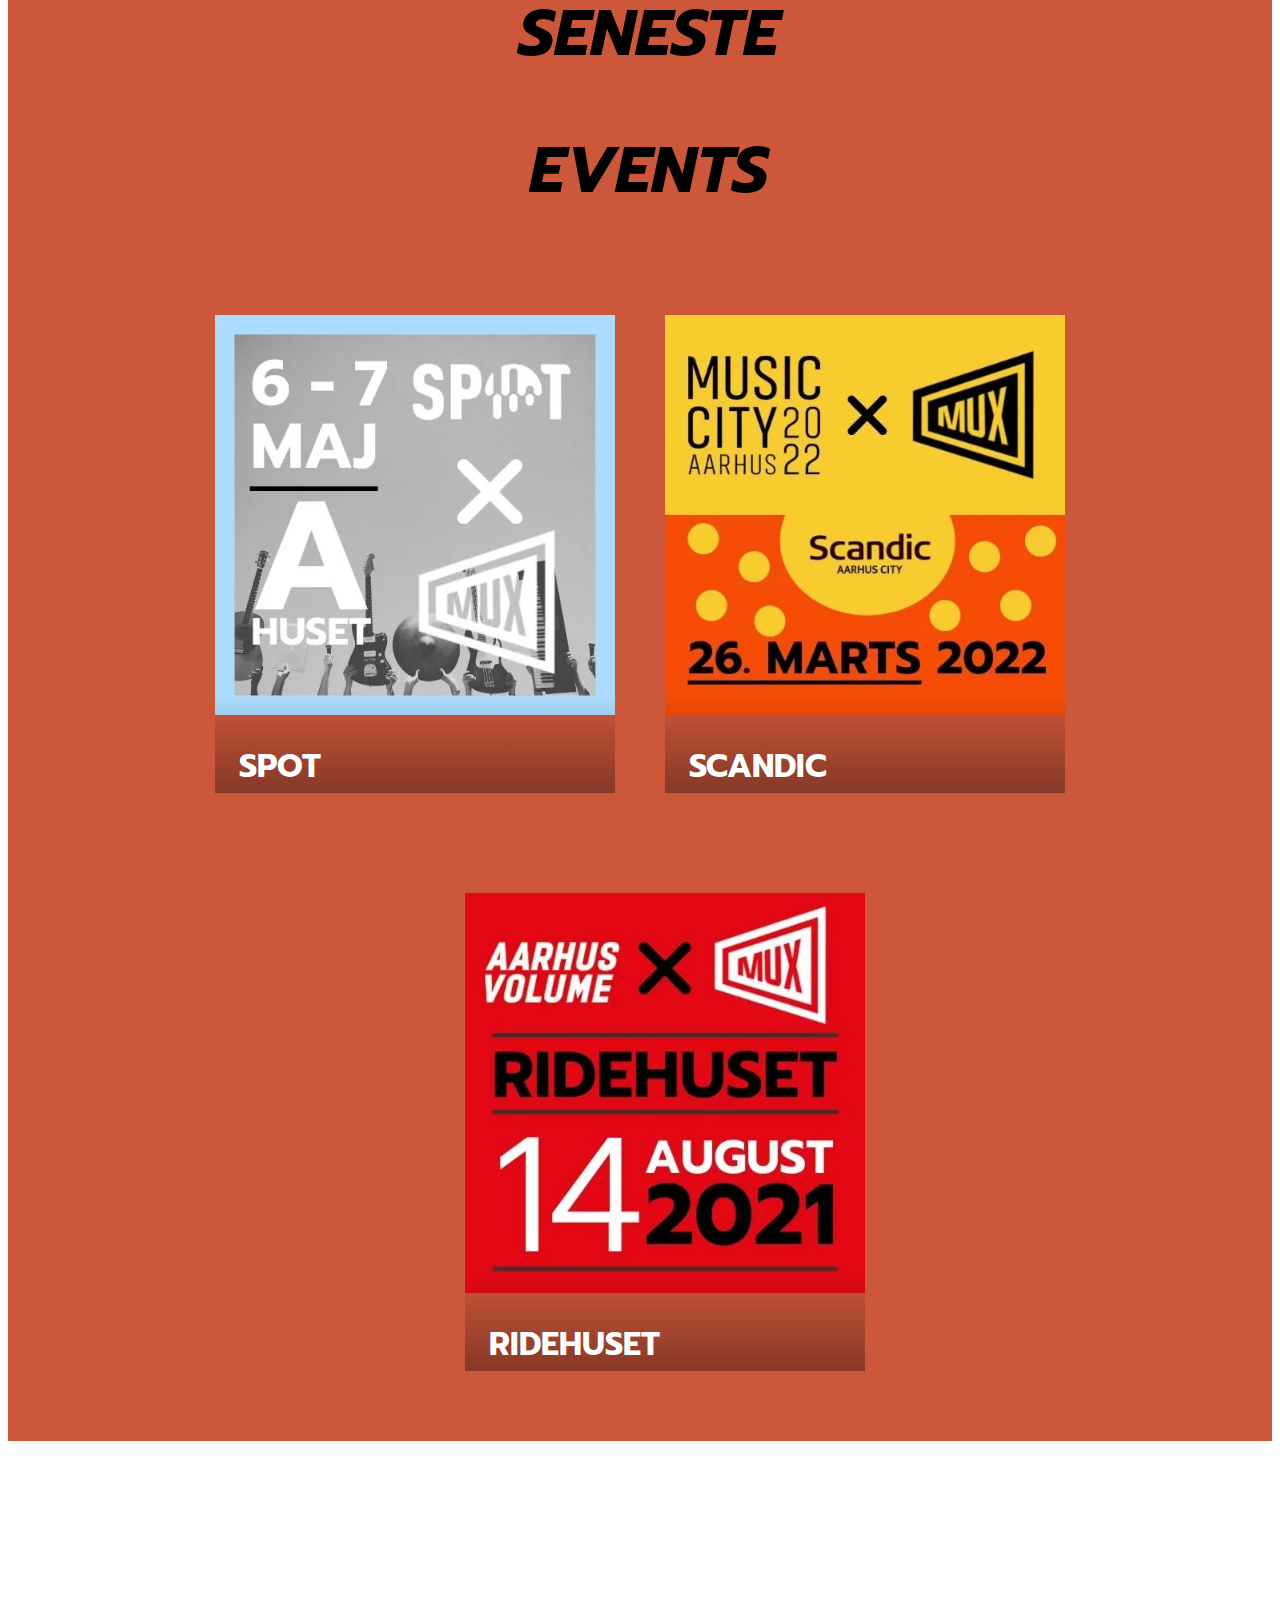
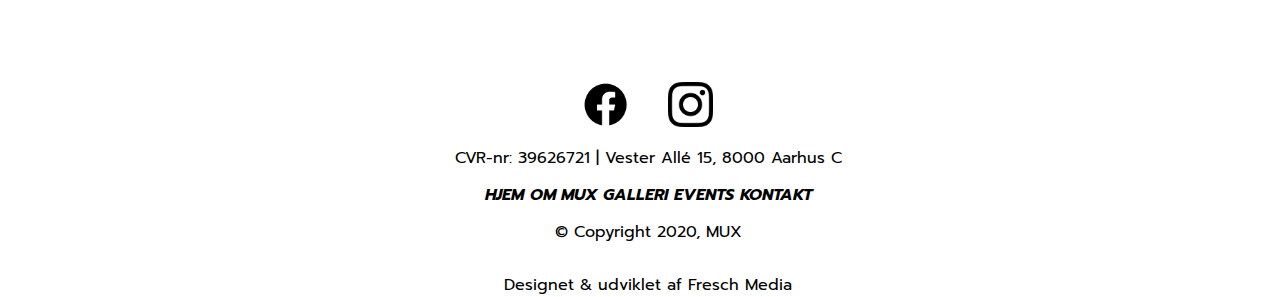
==== commit 0805ecbd: "Webp" ====
--- a/events.html
+++ b/events.html
@@ -13,8 +13,8 @@
   <link
     href="https://fonts.googleapis.com/css2?family=Prompt:ital,wght@0,100;0,200;0,300;0,400;0,500;0,600;0,700;0,800;0,900;1,100;1,200;1,300;1,400;1,500;1,600;1,800;1,900&family=Roboto:ital,wght@0,100;0,300;0,400;0,500;0,700;0,900;1,100;1,300;1,400;1,500;1,700;1,900&display=swap"
     rel="stylesheet" />
-  <link rel="icon" href="Media/Images/Mux-tabicon.png">
-  <link rel="apple-touch-icon" href="Media/Images/Mux-tabicon.png">
+  <link rel="icon" href="Media/Images/Mux-tabicon.webp">
+  <link rel="apple-touch-icon" href="Media/Images/Mux-tabicon.webp">
   
   <title>MUX | Events</title>
 </head>
@@ -22,7 +22,7 @@
 <body>
   <header>
     <a href="index.html">
-      <img id="mux-logo" src="Media/Images/Mux-logo-alpha.png" alt="Mux logo uden baggrund" />
+      <img id="mux-logo" src="Media/Images/Mux-logo-alpha.webp" alt="Mux logo uden baggrund" />
     </a>
     <nav>
       <!-- Begyndelse på burger menu -->
@@ -43,8 +43,8 @@
           </ul>
 
           <div class="some-container">
-            <a href="https://www.facebook.com/MUX8000/"><img class="some-img" src="Media/Images/f_logo_RGB-Black_58.png" alt="Facebook logo"/></a>
-            <a href="https://www.instagram.com/mux8000/"><img class="some-img" src="Media/Images/glyph-logo_May2016.png" alt="Instagram logo"/></a>
+            <a href="https://www.facebook.com/MUX8000/"><img class="some-img" src="Media/Images/f_logo_RGB-Black_58.webp" alt="Facebook logo"/></a>
+            <a href="https://www.instagram.com/mux8000/"><img class="some-img" src="Media/Images/glyph-logo_May2016.webp" alt="Instagram logo"/></a>
           </div>
 
         </div>
@@ -125,9 +125,9 @@
     <a href="index.html"><video class="footer-img" src="Media/Videos/thisoneforreal.mp4" playsinline autoplay loop muted></video></a>
 
     <div class="some-container">
-      <a href="https://www.facebook.com/MUX8000/"><img style="filter: invert(0); margin-right: 40px;" class="some-img" src="Media/Images/f_logo_RGB-Black_58.png" alt="Facebook logo"/></a>
+      <a href="https://www.facebook.com/MUX8000/"><img style="filter: invert(0); margin-right: 40px;" class="some-img" src="Media/Images/f_logo_RGB-Black_58.webp" alt="Facebook logo"/></a>
 
-      <a href="https://www.instagram.com/mux8000/"><img style="filter: invert(0);" class="some-img" src="Media/Images/glyph-logo_May2016.png" alt="Instagram logo"/></a>
+      <a href="https://www.instagram.com/mux8000/"><img style="filter: invert(0);" class="some-img" src="Media/Images/glyph-logo_May2016.webp" alt="Instagram logo"/></a>
     </div>
 
     <p>CVR-nr: 39626721 | Vester Allé 15, 8000 Aarhus C</p>
@@ -149,7 +149,7 @@
       <div class="text">
 
         <div class="title">
-          <h4>Designet & udviklet af: <a href="www.freschmedia.dk">Fresch Media</a></h4>
+          <h4>Designet & udviklet af: <a href="www.nextlevelmedia.dk">Next Level Media</a></h4>
         </div>
         
         <div class="info">
--- a/CSS/events.css
+++ b/CSS/events.css
@@ -219,7 +219,7 @@
   min-width: 400px;
   max-width: 400px;
   color: #fff;
-  background-image: url(../Media/Images/SpotXMux.jpg);
+  background-image: url(../Media/Images/SpotXMux.webp);
   background-size: contain;
   background-repeat: no-repeat;
   padding: 12.5rem 0 0;
@@ -228,11 +228,11 @@
 }
 
 .card-container:nth-child(2) {
-  background-image: url(../Media/Images/ScandicXMux.jpg);
+  background-image: url(../Media/Images/ScandicXMux.webp);
 }
 
 .card-container:nth-child(3) {
-  background-image: url(../Media/Images/RidehusetXMux.jpg);
+  background-image: url(../Media/Images/RidehusetXMux.webp);
 }
 
 .card-btn {
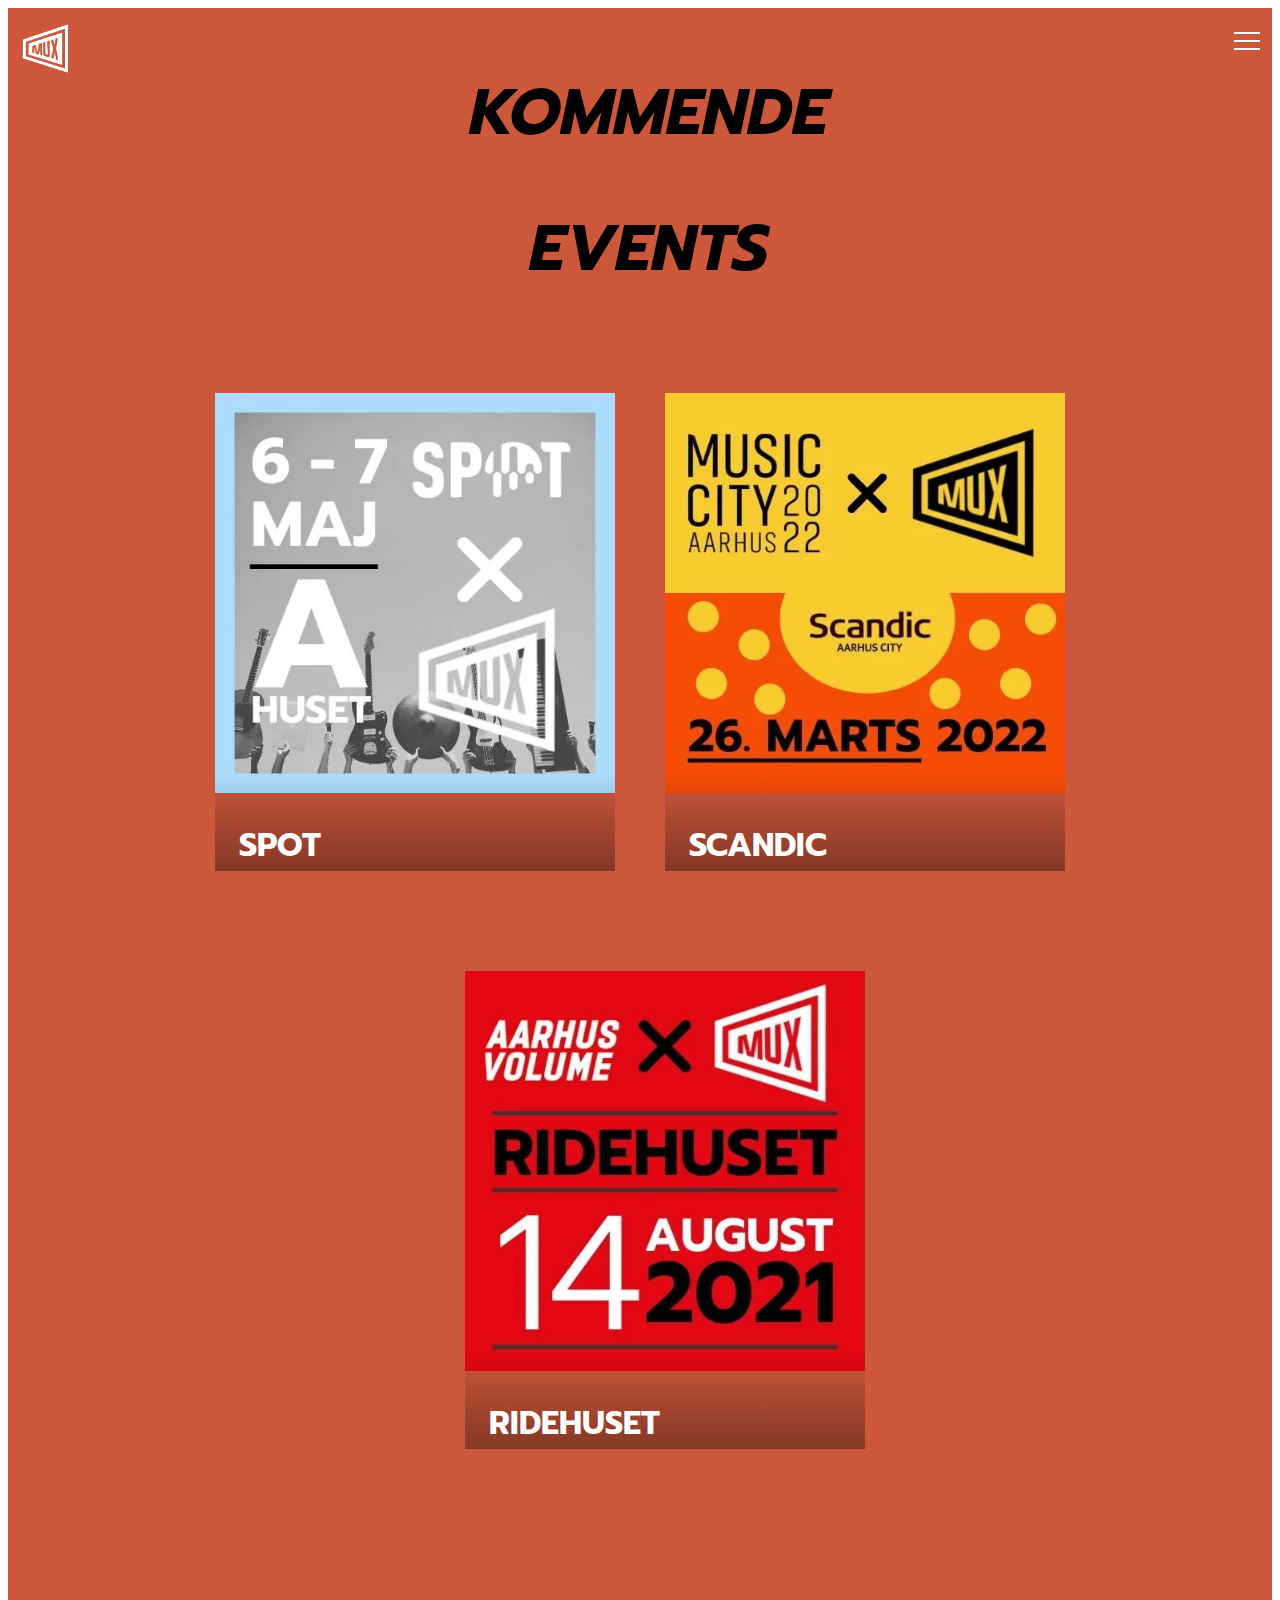
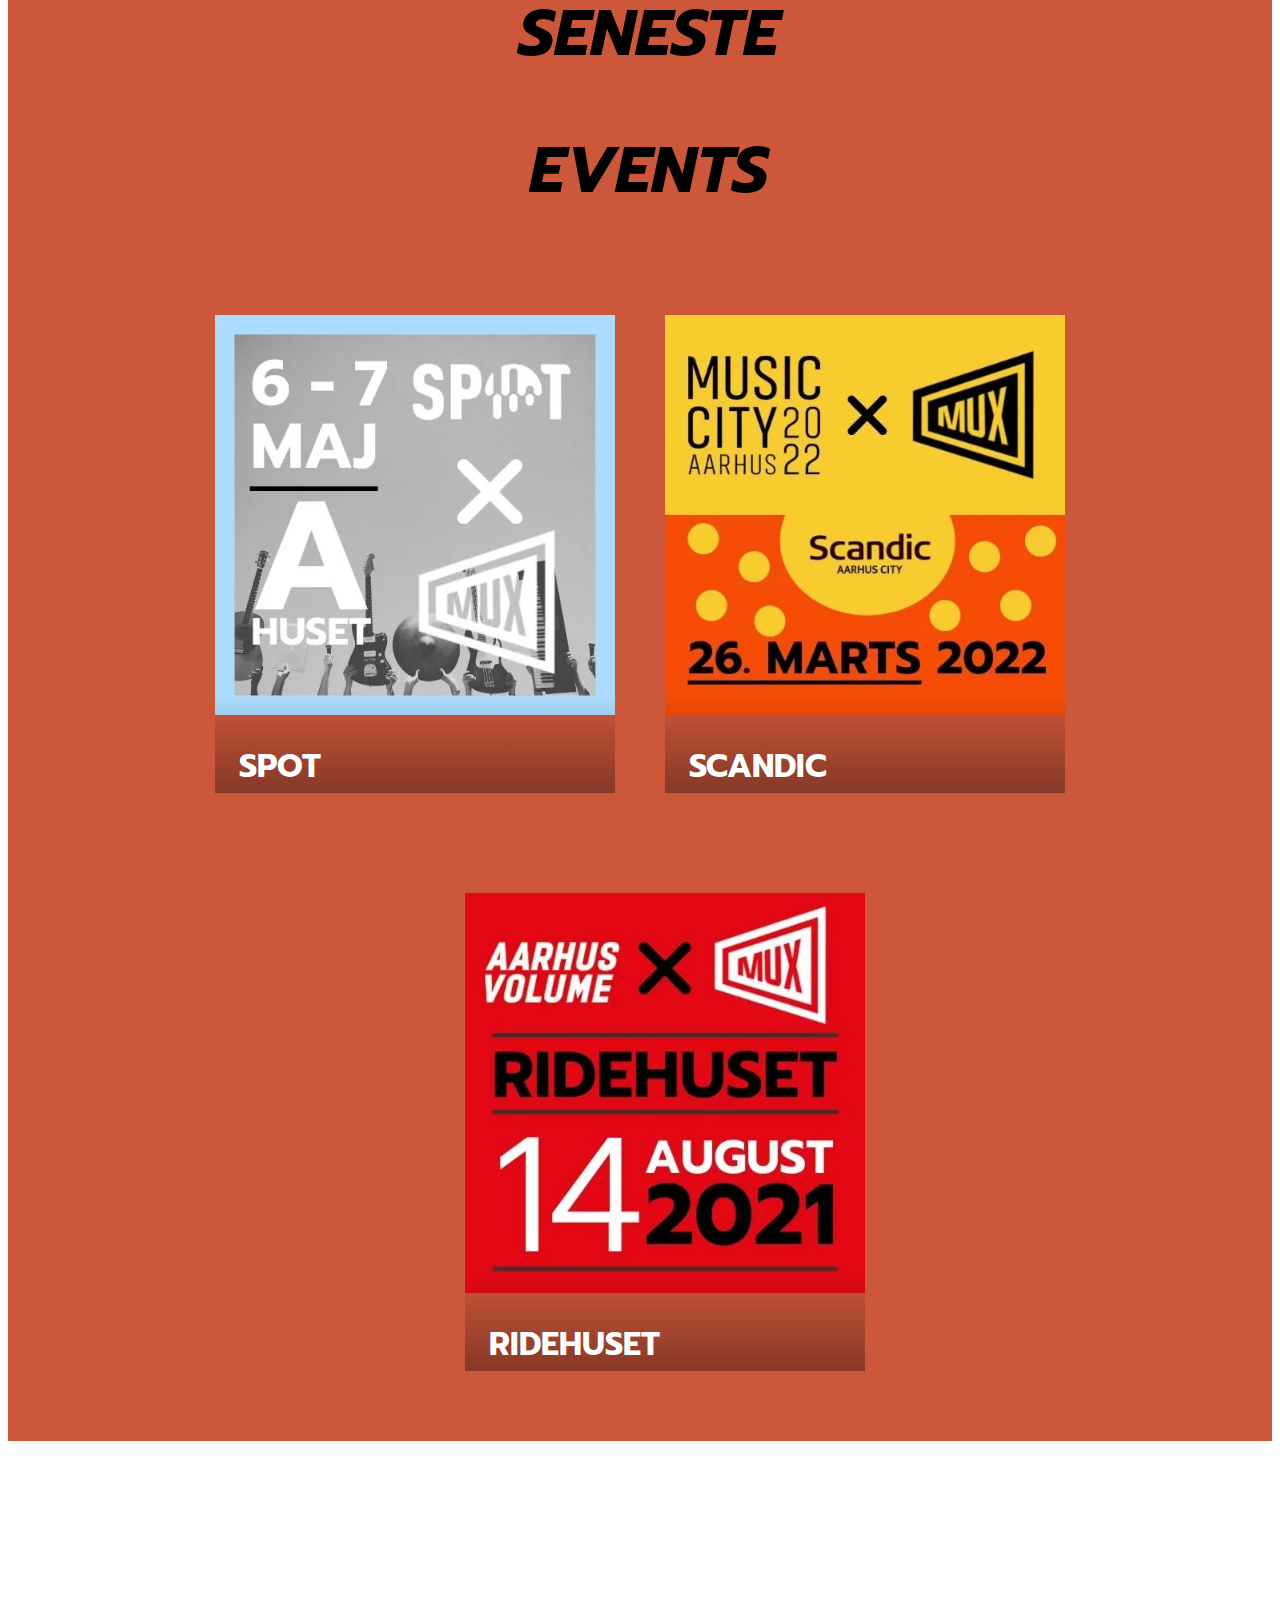
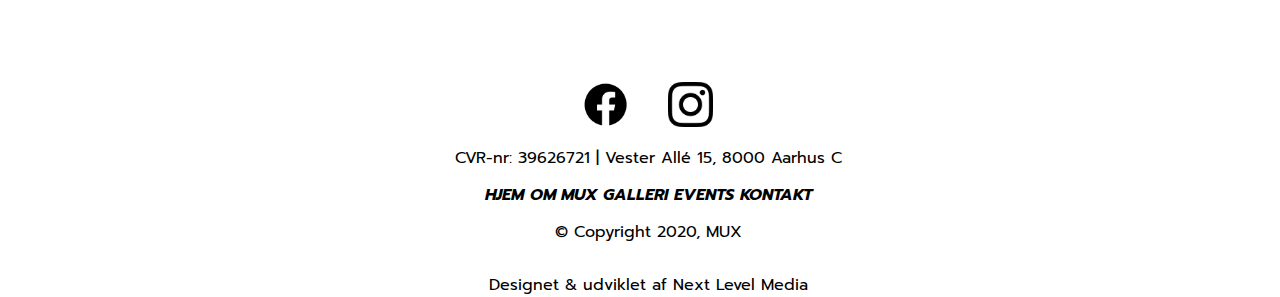
==== commit f69e62f1: "Designet af" ====
--- a/events.html
+++ b/events.html
@@ -144,7 +144,7 @@
     <p>© Copyright 2020, MUX</p>
 
     <!-- Designet af pop-up begyndelse -->
-    <p class="designet-af-class">Designet & udviklet af Fresch Media</p>
+    <p class="designet-af-class">Designet & udviklet af Next Level Media</p>
     <div class="card gem-popup">
       <div class="text">
 
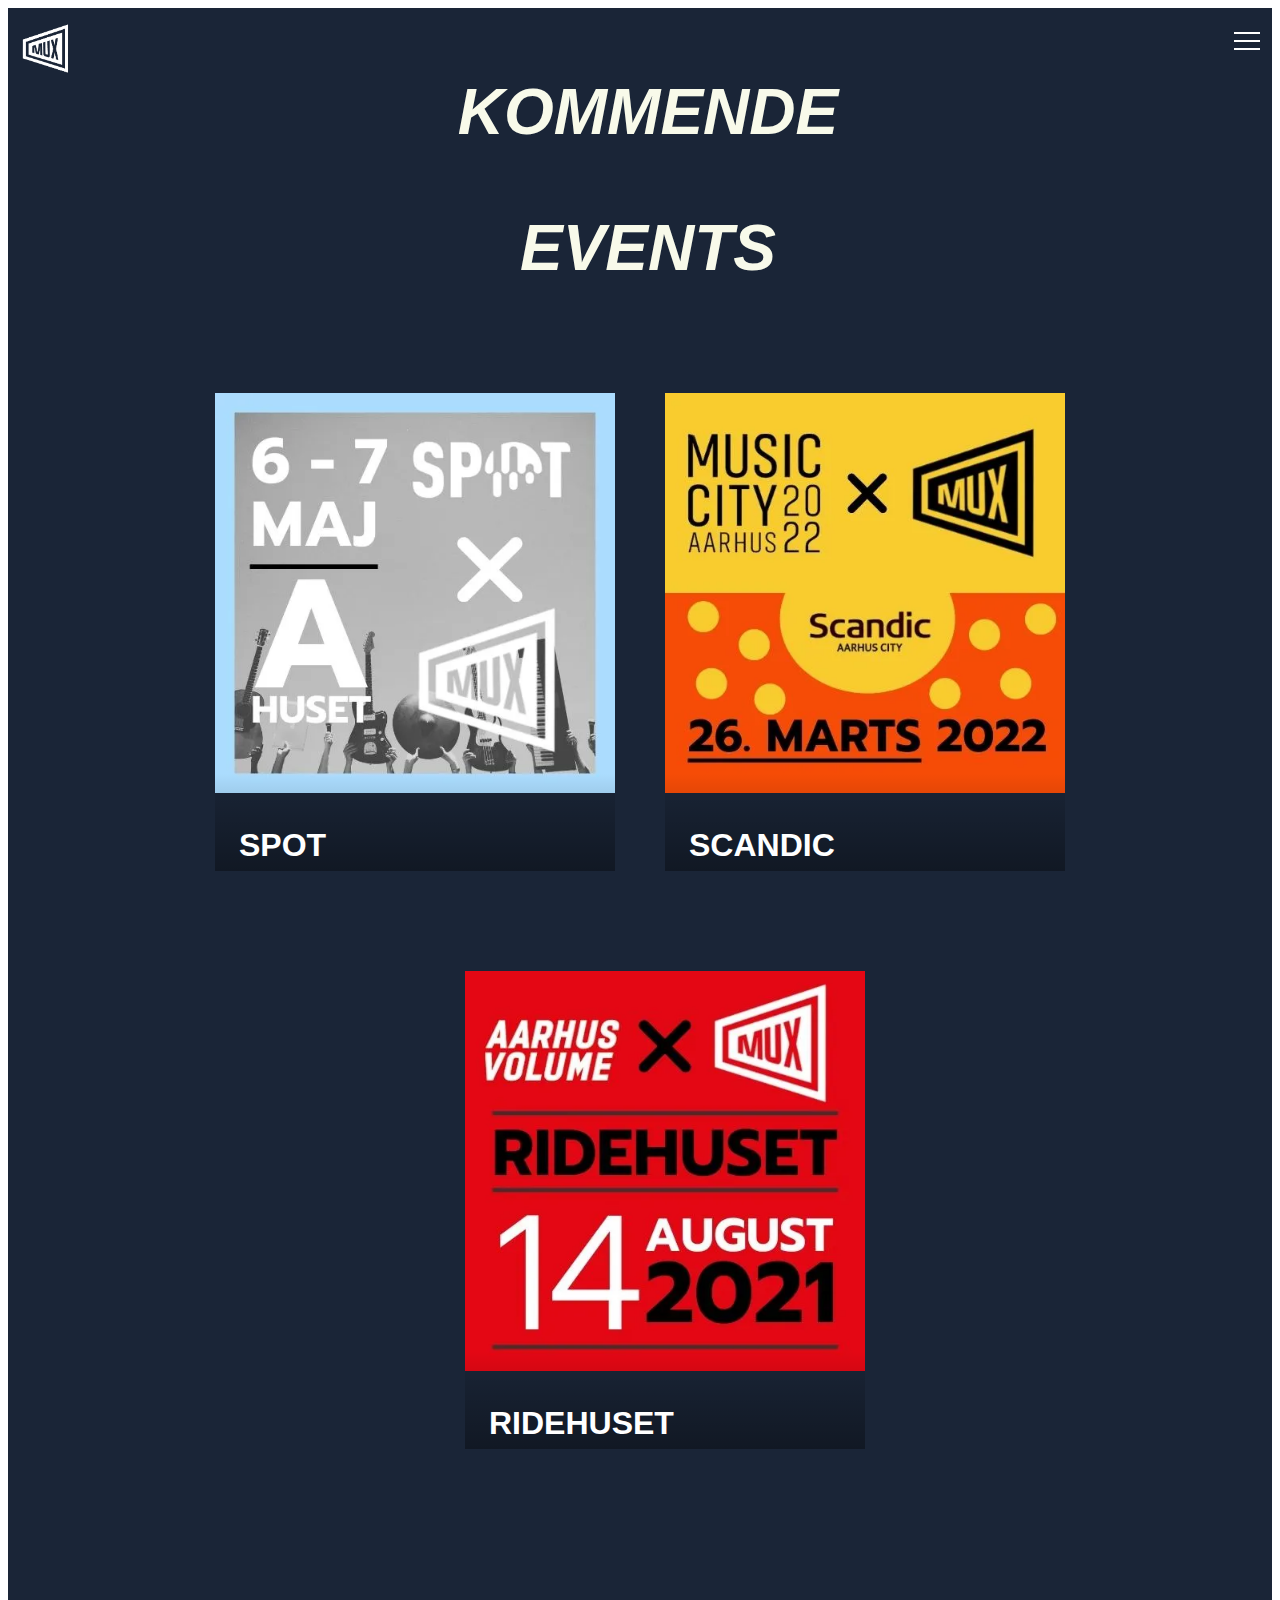
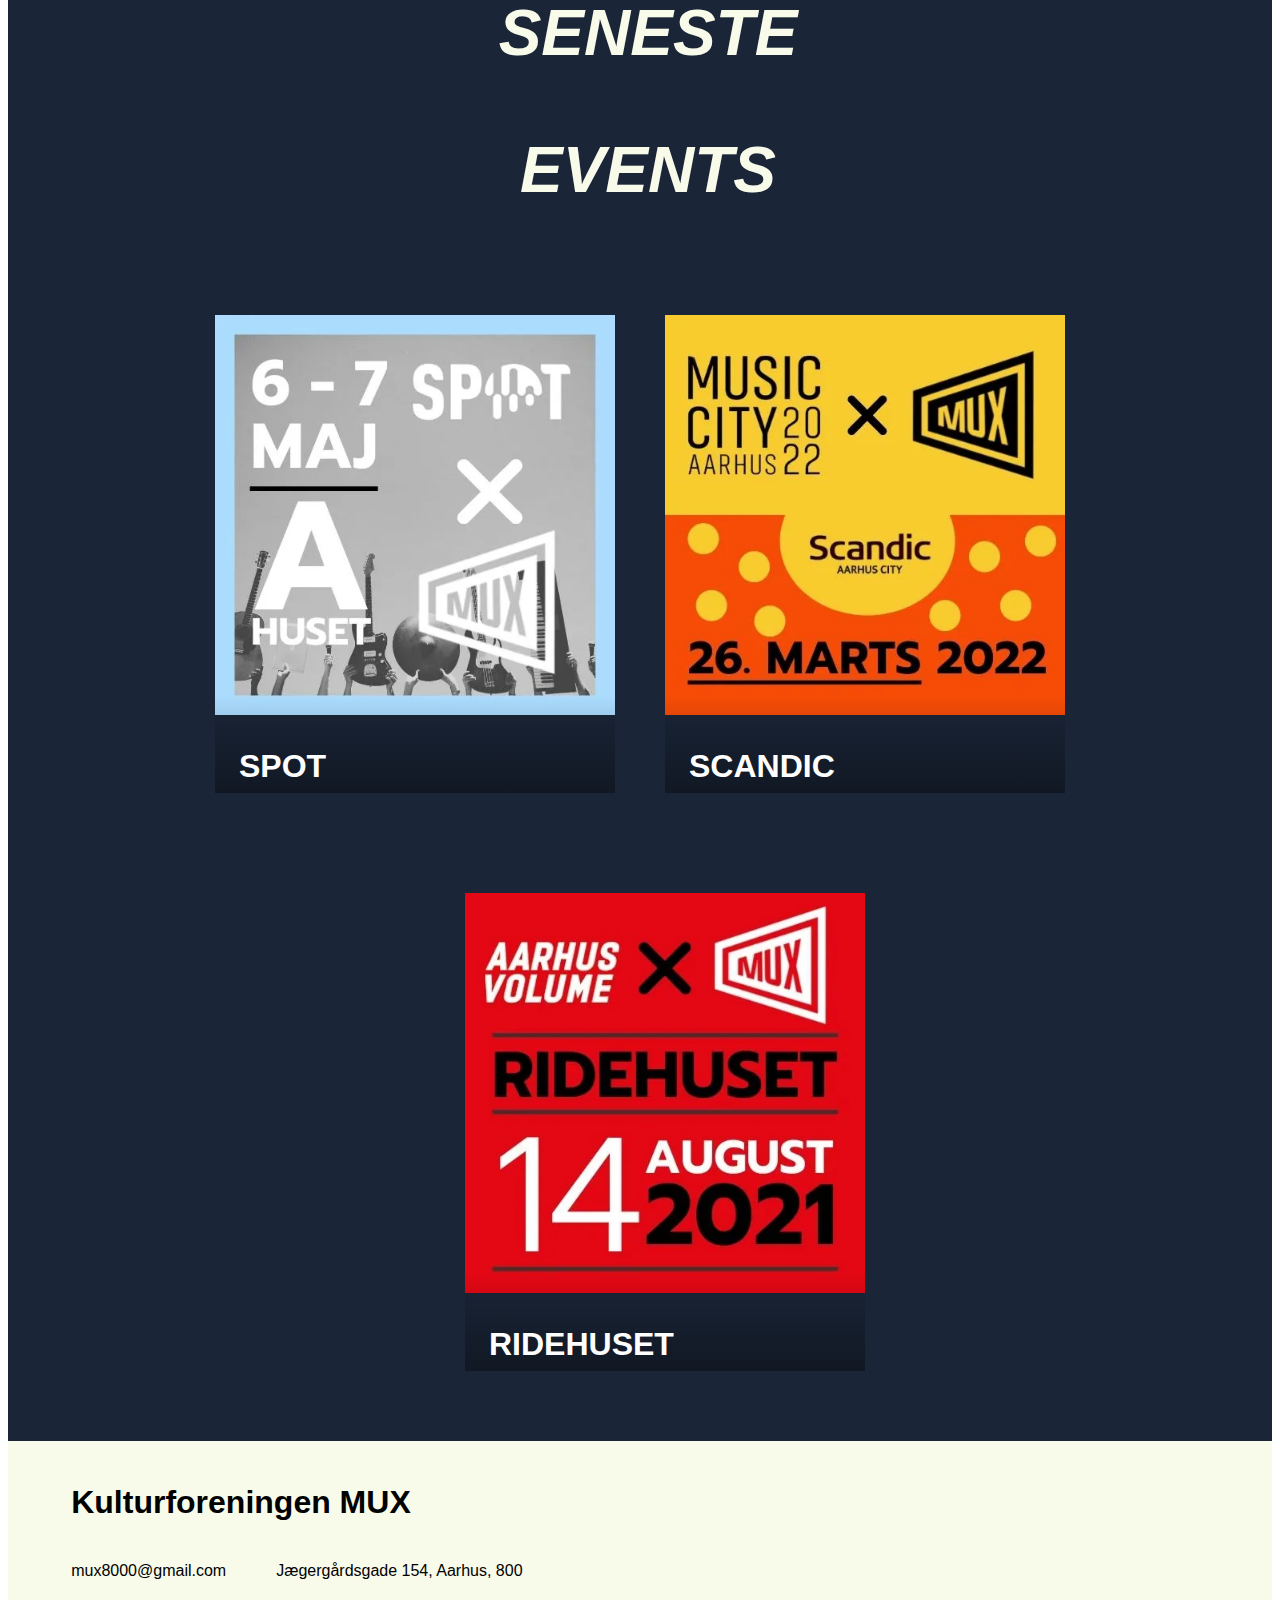
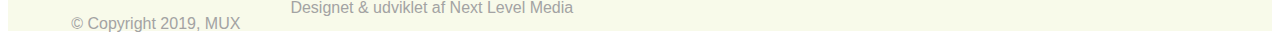
==== commit a1fd2246: "Ny visuel identitet" ====
--- a/events.html
+++ b/events.html
@@ -43,8 +43,8 @@
           </ul>
 
           <div class="some-container">
-            <a href="https://www.facebook.com/MUX8000/"><img class="some-img" src="Media/Images/f_logo_RGB-Black_58.webp" alt="Facebook logo"/></a>
-            <a href="https://www.instagram.com/mux8000/"><img class="some-img" src="Media/Images/glyph-logo_May2016.webp" alt="Instagram logo"/></a>
+            <a href="https://www.facebook.com/MUX8000/"><img loading="lazy" class="some-img" src="Media/Images/f_logo_RGB-Black_58.webp" alt="Facebook logo"/></a>
+            <a href="https://www.instagram.com/mux8000/"><img loading="lazy" class="some-img" src="Media/Images/glyph-logo_May2016.webp" alt="Instagram logo"/></a>
           </div>
 
         </div>
@@ -90,7 +90,7 @@
     <h2 class="event-titel-event">Events</h2>
 
     <!-- Card one -->
-    <div class="event-container">
+    <div loading="lazy" class="event-container">
       <div class="card-container">
         <div class="event-card">
           <h2 class="card-title">SPOT</h2>
@@ -100,7 +100,7 @@
       </div>
       
       <!-- Card two -->
-      <div class="card-container">
+      <div loading="lazy" class="card-container">
         <div class="event-card">
           <h2 class="card-title">Scandic</h2>
           <p class="event-card-body">26/03/2022</p>
@@ -109,7 +109,7 @@
       </div>
       
       <!-- Card Three -->
-      <div class="card-container">
+      <div loading="lazy" class="card-container">
         <div class="event-card">
           <h2 class="card-title">Ridehuset</h2>
           <p class="event-card-body">14/08/2022</p>
@@ -121,64 +121,21 @@
 
   <!--Begyndelse på footer-->
   <footer class="footer">
-    <!-- Logo animation -->
-    <a href="index.html"><video class="footer-img" src="Media/Videos/thisoneforreal.mp4" playsinline autoplay loop muted></video></a>
+    <div>
+      <h1>Kulturforeningen MUX</h1>
+      <h2 style="margin-bottom: 20px;">Tværæstetiske koncertoplevelser i Aarhus</h2>
+      <div style="display: flex;">
+        <p  style="margin-right: 50px;">mux8000@gmail.com</p>
+        <p>Jægergårdsgade 154, Aarhus, 800</p>
+      </div>
 
-    <div class="some-container">
-      <a href="https://www.facebook.com/MUX8000/"><img style="filter: invert(0); margin-right: 40px;" class="some-img" src="Media/Images/f_logo_RGB-Black_58.webp" alt="Facebook logo"/></a>
-
-      <a href="https://www.instagram.com/mux8000/"><img style="filter: invert(0);" class="some-img" src="Media/Images/glyph-logo_May2016.webp" alt="Instagram logo"/></a>
+      <div style="display: flex;">
+        <p  style="margin-right: 50px; color: rgb(163, 163, 163);">© Copyright 2019, MUX</p>
+        <a class="designet-af-class" style=" color: rgb(163, 163, 163);">Designet & udviklet af Next Level Media</a>
+      </div>
     </div>
 
-    <p>CVR-nr: 39626721 | Vester Allé 15, 8000 Aarhus C</p>
-
-    <!-- Footer Navigation -->
-    <div class="footer-nav">
-      <a href="index.html">Hjem</a>
-      <a href="ommux.html">Om Mux</a>
-      <a href="galleri.html">Galleri</a>
-      <a href="events.html">Events</a>
-      <a href="kontaktos.html">Kontakt</a>
-    </div>
-
-    <p>© Copyright 2020, MUX</p>
-
-    <!-- Designet af pop-up begyndelse -->
-    <p class="designet-af-class">Designet & udviklet af Next Level Media</p>
-    <div class="card gem-popup">
-      <div class="text">
-
-        <div class="title">
-          <h4>Designet & udviklet af: <a href="www.nextlevelmedia.dk">Next Level Media</a></h4>
-        </div>
-        
-        <div class="info">
-
-          <div>
-            Udviklet af:<br>
-            <a href="https://www.linkedin.com/in/mathias-quist-michaelsen-329590125">Mathias Quist Michaelsen</a>
-            <p>Mail: mathiasqm@gmail.com</p>
-            <br>
-            <a href="http://maltekrog.dk">Malte Krog </a>
-            <p>Mail: malte.krog@gmail.com</p>
-          </div>
-
-          <div>
-            Design & Content af: <br />
-            <a href="http://mikkeljansen.dk">Mikkel Werner Jansen</a>
-            <p>Mail: mikkeljansen@yahoo.dk</p>
-            <br>
-            <a href="https://www.linkedin.com/in/frederik-schmidt-1a3748179">Frederik Schmidt</a>
-            <p>Mail: Frederikschmidt19@gmail.com</p>
-          </div>
-        </div>
-      </div>
-
-      <div class="buttons">
-        <div class="button-primary">Okay</div>
-      </div>
-      
-    </div>
+      <img style="width: 10%; filter: invert(100%);" src="Media/Images/Mux-logo-alpha.webp" alt="">
   </footer>
   <script src="JS/events.js"></script>
 </body>
--- a/CSS/events.css
+++ b/CSS/events.css
@@ -2,7 +2,9 @@
 body,
 html {
   font-size: 1rem;
-  font-family: 'Prompt', 'Roboto';
+  font-family: neue-haas-grotesk-display, sans-serif;
+  font-weight: 400;
+  font-style: normal;
   line-height: 1.3;
 }
 
@@ -106,7 +108,7 @@
   margin: 0;
   padding: 40px 0;
   list-style: none;
-  background-image: linear-gradient(to right, #b613a0, #d41a02);
+  background: #f8faea;
   box-shadow: 2px 2px 6px rgba(0, 0, 0, .4);
   transition-duration: .25s;
   z-index: 100;
@@ -119,7 +121,7 @@
   text-align: center;
   text-transform: uppercase;
   padding: 12px 24px;
-  color: #fff;
+  color: #1d00ff;
   font-size: 3rem;
   font-weight: 600;
   text-decoration: none;
@@ -127,7 +129,8 @@
 }
 
 .menu-item:hover {
-  background-color: rgb(221, 83, 48);
+  background-color: #1a2537;
+  color: #f8faea;
 }
 
 .grey-box {
@@ -167,14 +170,14 @@
   position: relative;
   padding: 20px 0;
   overflow-x: hidden;
-  background-color: #cc573b;
+  background-color: #1a2537;
 }
 
 .event-sektion-seneste {
   position: relative;
   padding: 20px 0;
   overflow-x: hidden;
-  background-color: #cc573b;
+  background-color: #1a2537;
 }
 
 .event-container {
@@ -195,6 +198,7 @@
   text-transform: uppercase;
   position: relative;
   font-weight: bold;
+  color: #f8faea;
 }
 
 .event-titel-event {
@@ -208,6 +212,7 @@
   text-transform: uppercase;
   position: relative;
   font-weight: bold;
+  color: #f8faea;
 }
 
 .event-card {
@@ -238,8 +243,8 @@
 .card-btn {
   position: relative;
   left: 25%;
-  color: #fff;
-  background: #0a0a0a;
+  color: #f8faea;
+  background: #1a2537;
   font-weight: 700;
   text-align: center;
   text-decoration: none;
@@ -251,13 +256,14 @@
   height: 50px;
   width: 200px;
   transform: skew(-21deg);
+  border: 3px solid #f8faea;
 }
 
 .card-btn:hover {
-  color: #0a0a0a;
-  background: #fff;
-  border: 3px solid #0a0a0a;
-  outline: 1px solid #0a0a0a;
+  color: #1a2537;
+  background: #f8faea;
+  border: 3px solid #1d00ff;
+  outline: 1px solid #1d00ff;
 }
 
 .card-title {
@@ -274,18 +280,41 @@
 /* Footer styiling */
 
 .footer {
-  width: 100vw;
+  max-width: 100vw;
   display: flex;
   flex-direction: column;
-  align-items: center;
-  height: 300px;
+  align-items: flex-start;
+  height: 150px;
   padding-top: 20px;
-  background-color: #fff;
+  padding-bottom: 20px;
+  background-color: #f8faea;
+  padding-left: 5%;
+  padding-right: 5%;
+}
+
+.footer > div > h1{
+  font-size: 2rem;
+  font-family: neue-haas-grotesk-display, sans-serif;
+  font-weight: 900;
+  font-style: normal;
+}
+
+.footer > div > h2 {
+font-family: freight-display-pro, serif;
+font-weight: 400;
+font-style: normal;
+font-size: 2rem;
+display: none;
 }
 
 .footer-img {
   width: 100%;
   max-width: 150px;
+}
+
+footer img {
+  display: none;
+  justify-content: flex-end;
 }
 
 .footer-nav a {
@@ -367,7 +396,9 @@
   font-weight: bold;
   margin: 10px;
   position: relative;
-  font-family: 'Prompt';
+  font-family: neue-haas-grotesk-display, sans-serif;
+  font-weight: 700;
+  font-style: normal;
 }
 
 .info {
